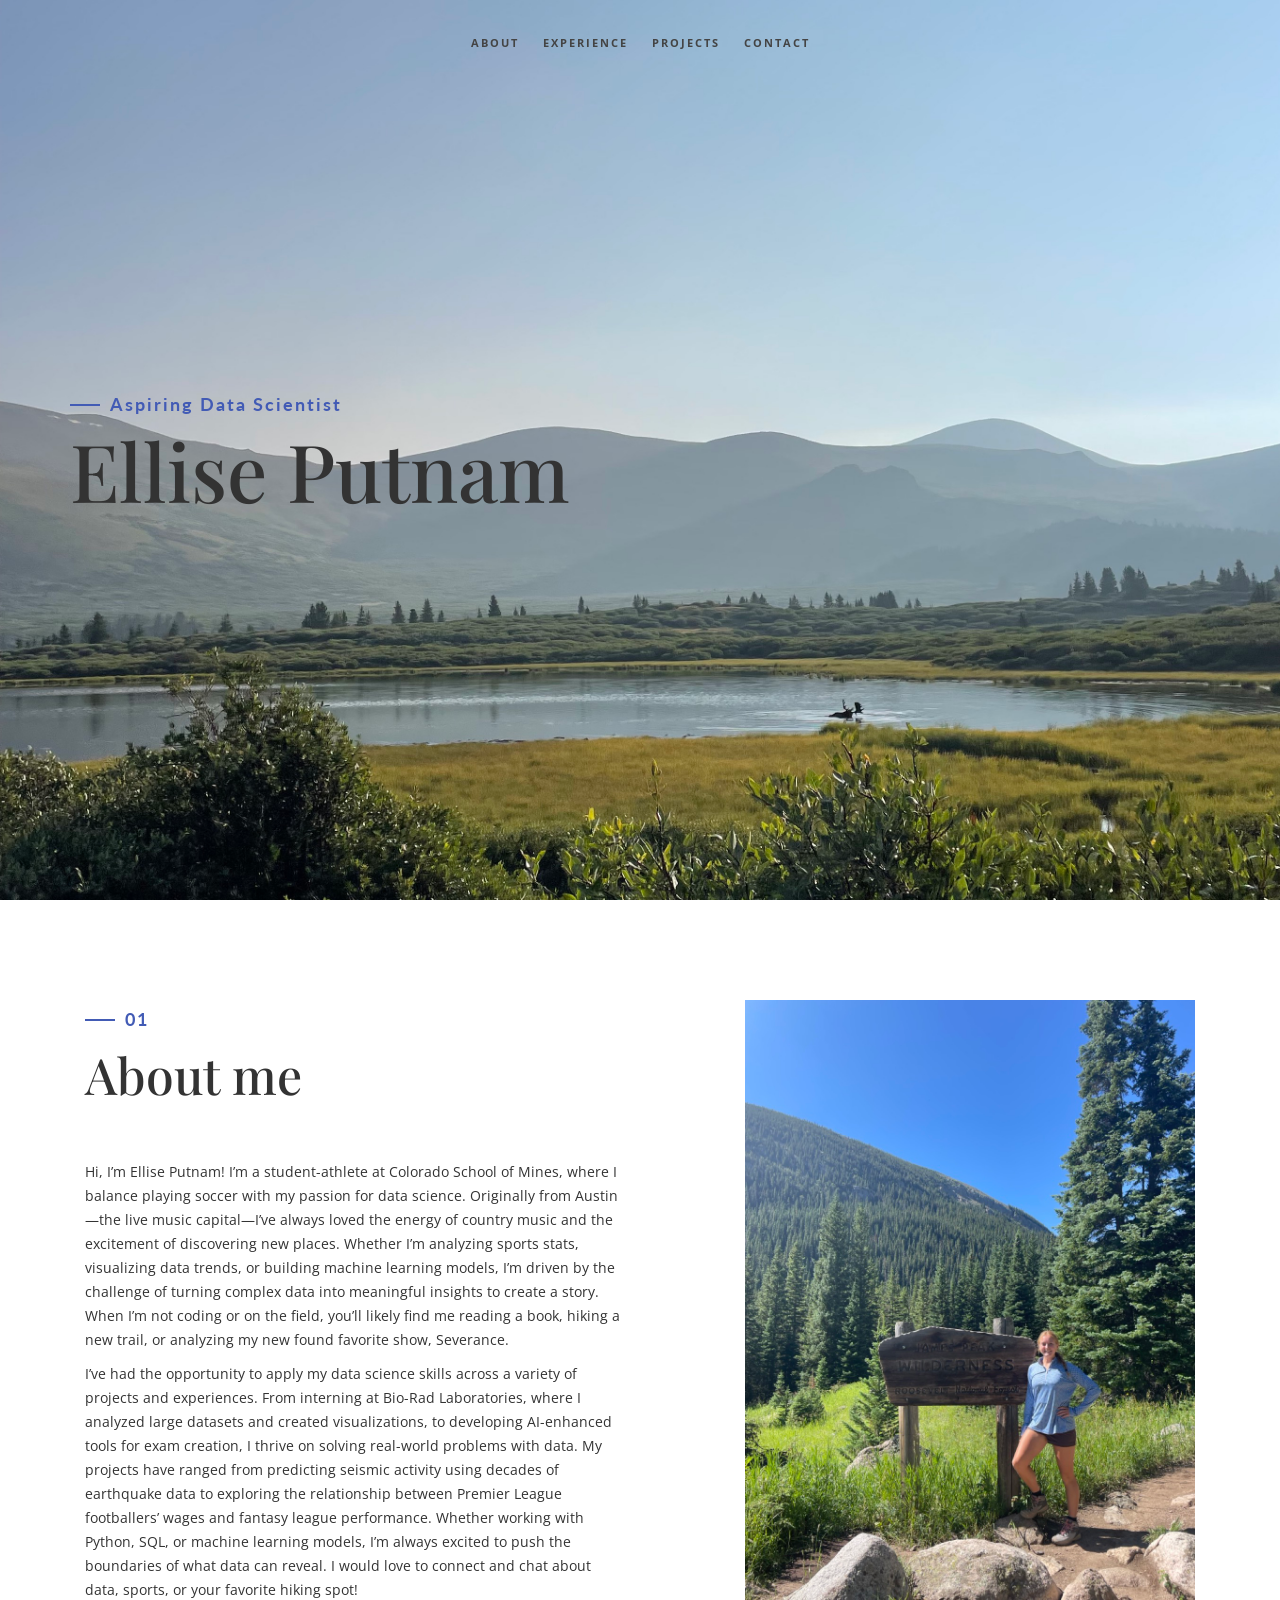
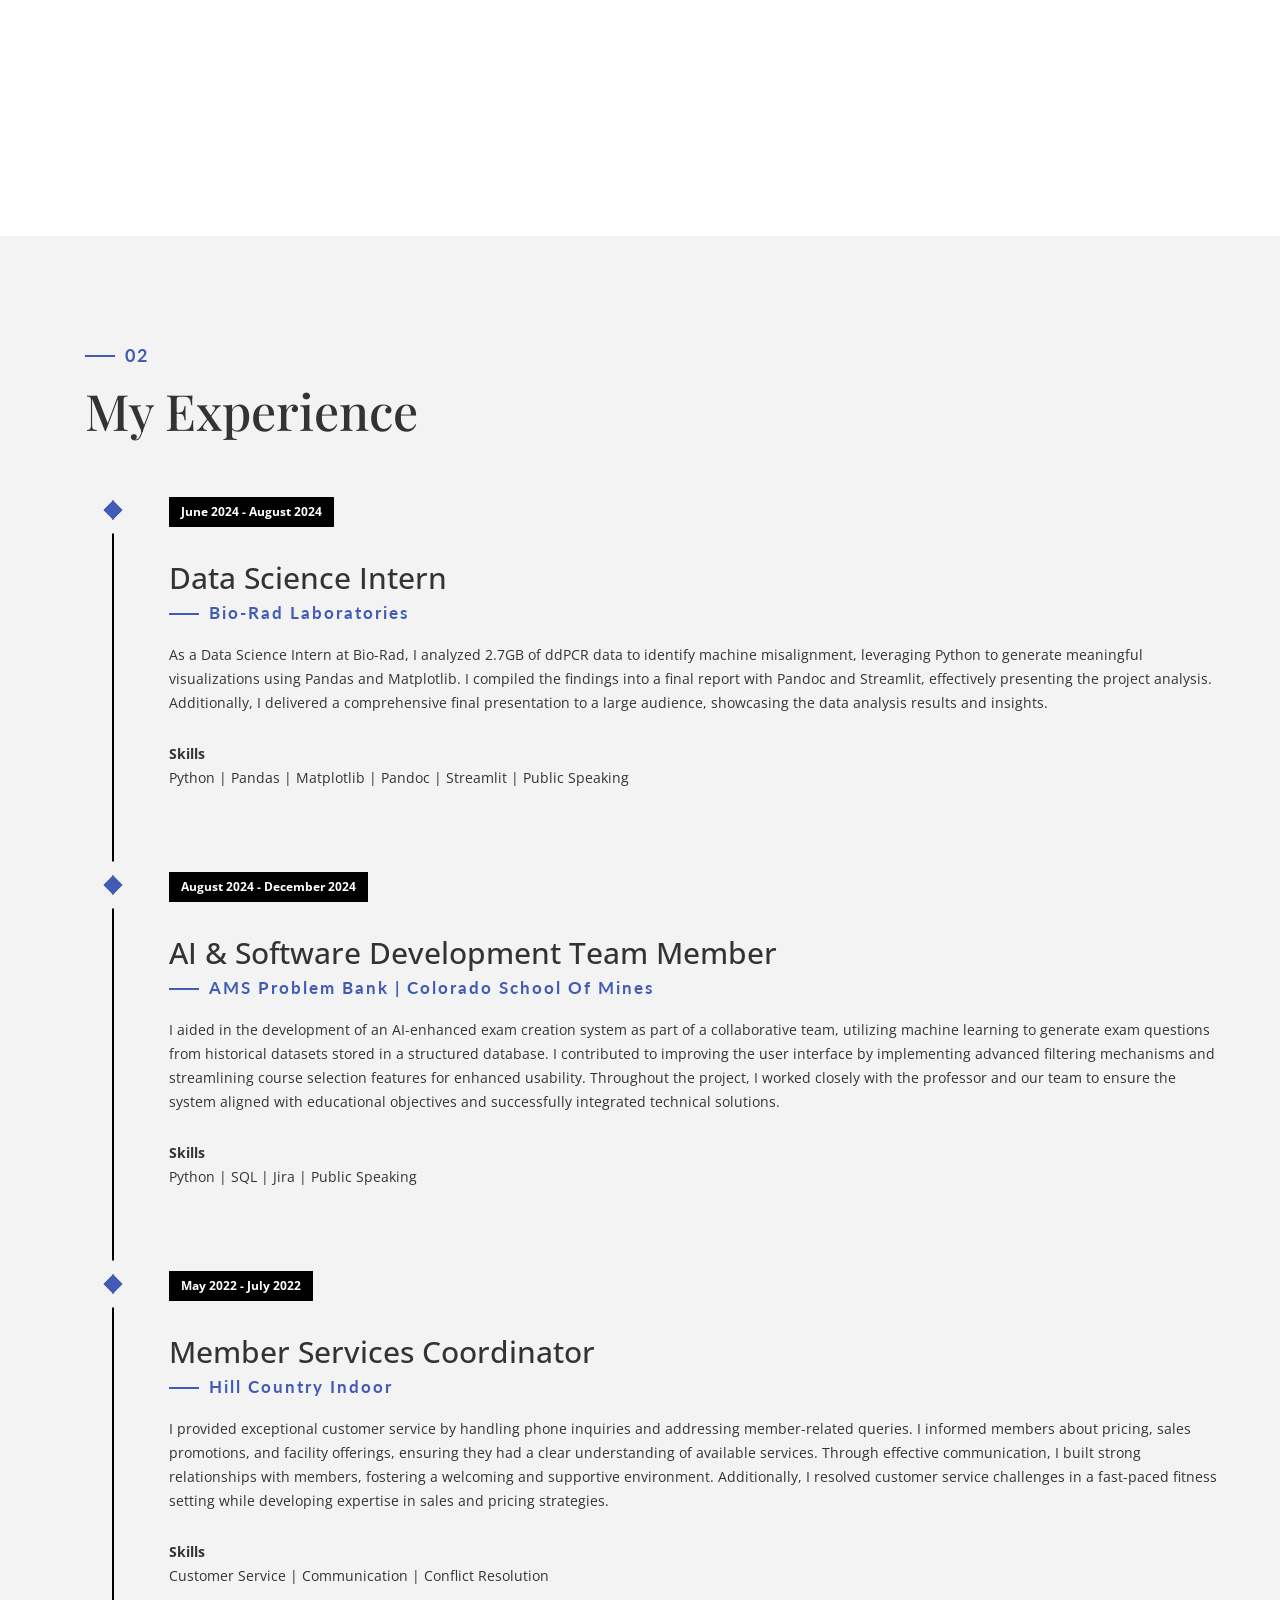
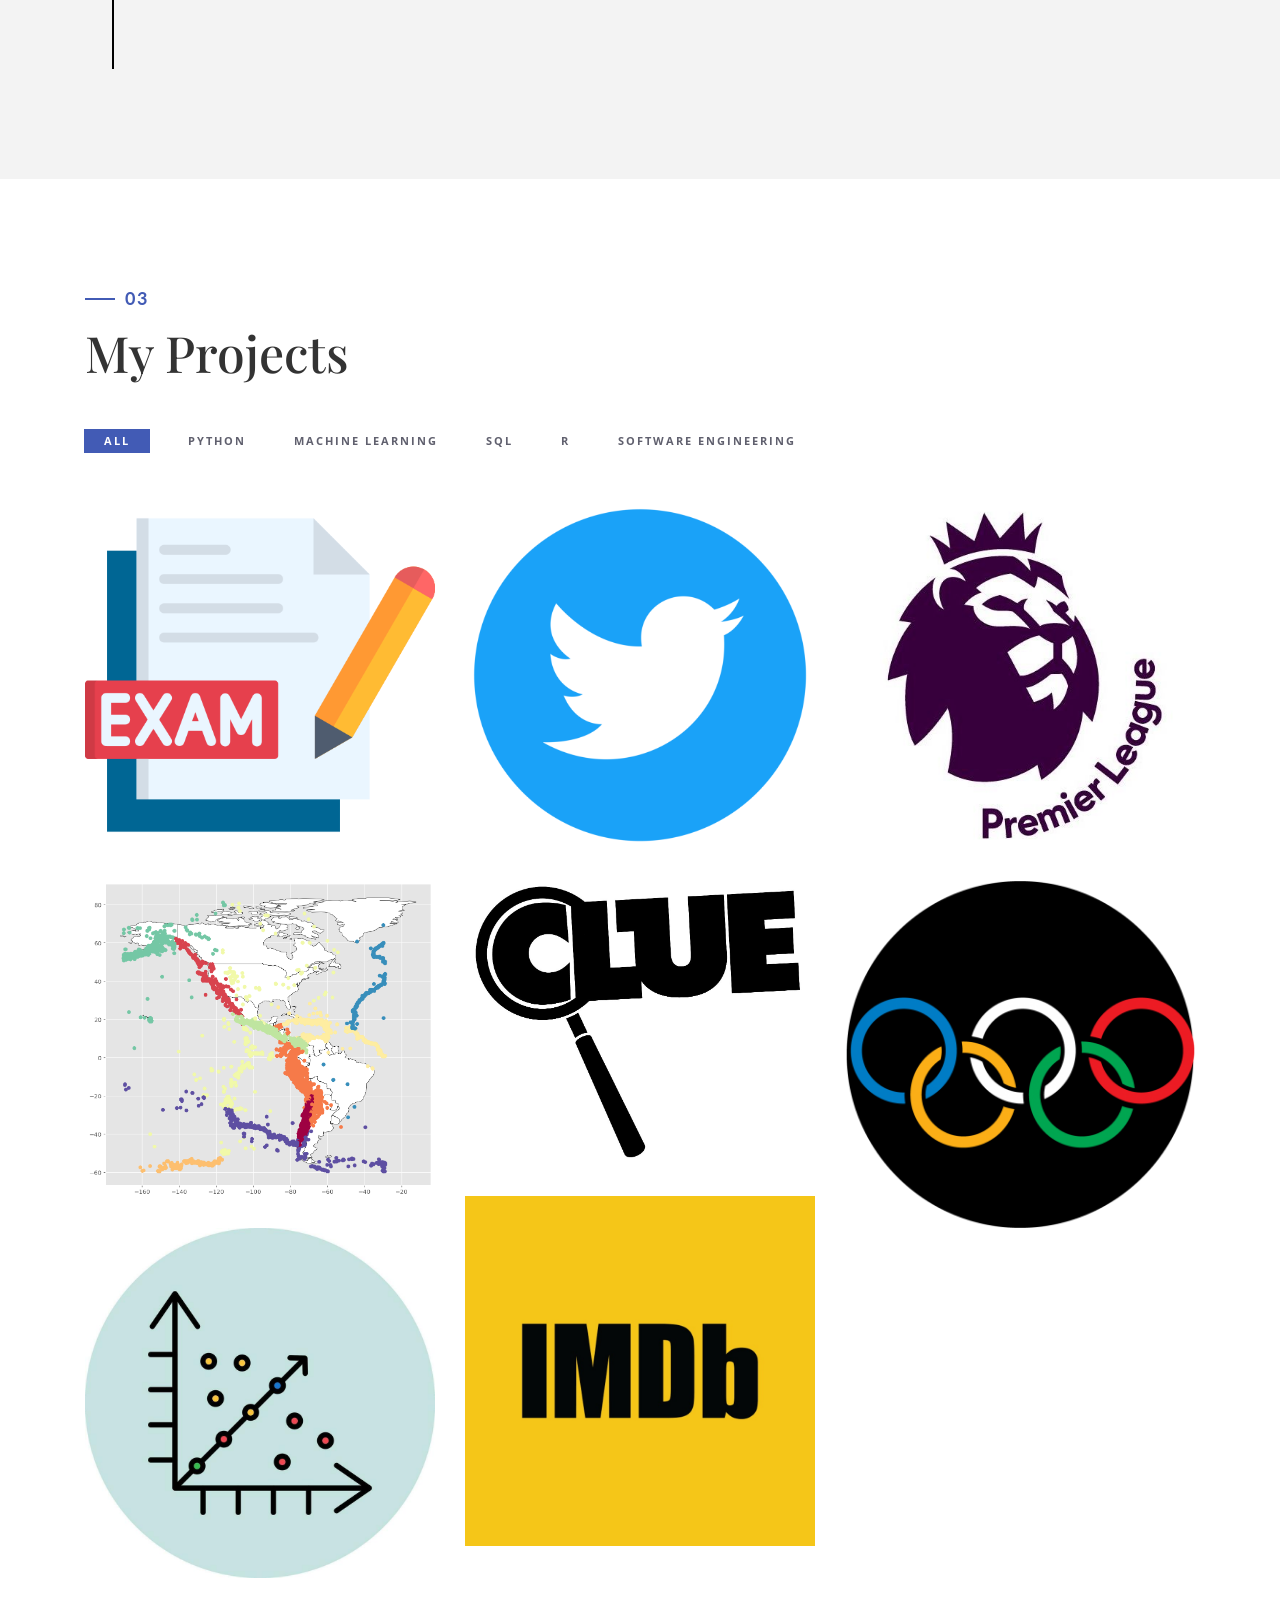
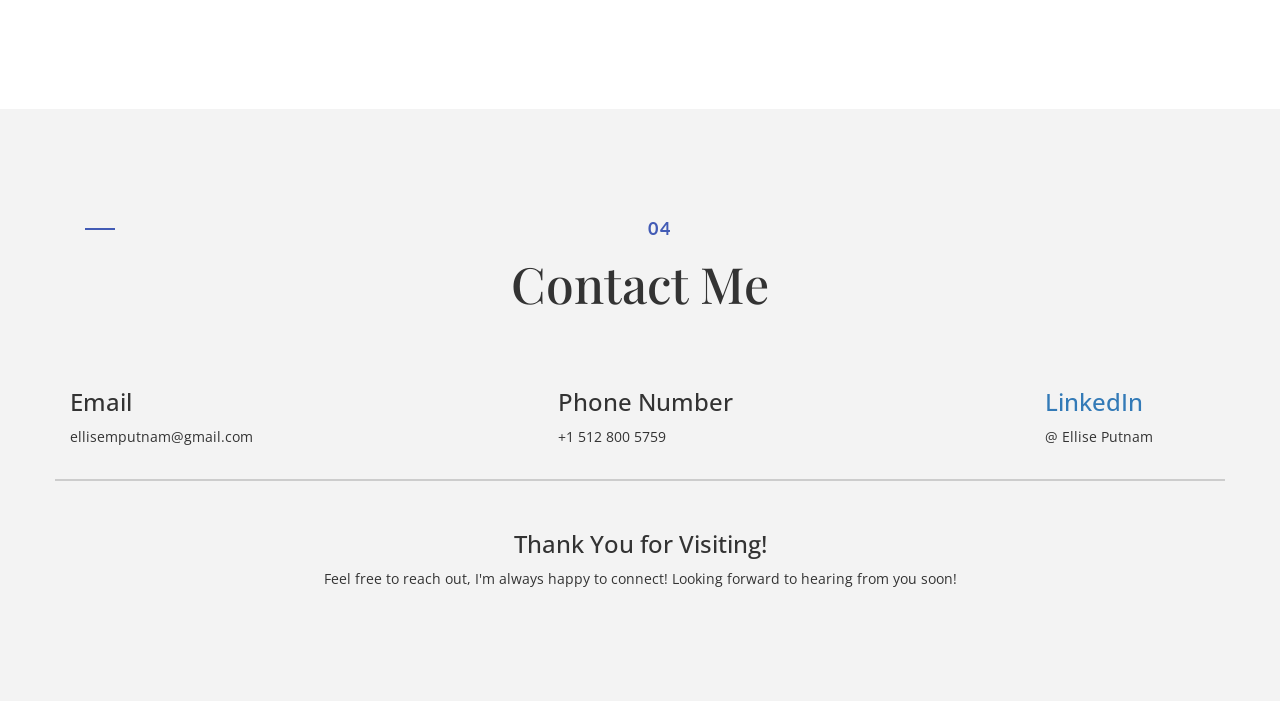
==== index.html @ b2bb4e04 "updated home photo" ====
<!DOCTYPE html>
<html lang="en">

    <head>
        <meta charset="utf-8">
        <meta http-equiv="X-UA-Compatible" content="IE=edge">
        <meta name="viewport" content="width=device-width, initial-scale=1">
        <title>Ellise Putnam</title>
    
        <!-- Bootstrap -->
        <link href="css/bootstrap.min.css" rel="stylesheet">
        
        <!-- Ionicons (Fixed Path) -->
        <link href="https://cdnjs.cloudflare.com/ajax/libs/ionicons/2.0.1/css/ionicons.min.css" rel="stylesheet">
    
        <link href="css/animate.min.css" rel="stylesheet">
        <link href="css/aos.css" rel="stylesheet">
        
        <!-- Main Style -->
        <link href="css/style.css" rel="stylesheet">
    
        <!-- HTML5 shim and Respond.js for IE8 support of HTML5 elements and media queries -->
        <!-- WARNING: Respond.js doesn't work if you view the page via file:// -->
        <!--[if lt IE 9]>
          <script src="https://oss.maxcdn.com/html5shiv/3.7.3/html5shiv.min.js"></script>
          <script src="https://oss.maxcdn.com/respond/1.4.2/respond.min.js"></script>
        <![endif]-->
    
        <!-- Move scripts to the bottom for better performance -->
        <!-- jQuery and Form Validation -->
    <script src="https://code.jquery.com/jquery-3.6.0.min.js"></script>
    <script src="https://cdn.jsdelivr.net/jquery.validation/1.19.3/jquery.validate.min.js"></script>
    <script src="https://malsup.github.io/jquery.form.js"></script>

    <!-- Your Custom Scripts -->
    <script src="js/custom.js"></script> <!-- Make sure this file exists -->
    </head>
    

<body>

    <!-- Preloader -->
    <div id="preloader">
        <div id="status">

            <div class="preloader" aria-busy="true" aria-label="Loading, please wait." role="progressbar">
            </div>

        </div>
    </div>
    <!-- ./Preloader -->
    
    <!-- header -->
    <header class="navbar-fixed-top">
        <nav>
            <ul>
                <li><a href="#about">About</a></li>
                <li><a href="#experience">experience</a></li>
                <li><a href="#projects">projects</a></li>
                <li><a href="#contact">contact</a></li>
            </ul>
        </nav>
    </header>
    <!-- ./header -->
    
    <!-- home -->
    <div class="section" id="home" data-stellar-background-ratio="0.5">
        <div class="container">
            <div class="disply-table">
                <div class="table-cell" data-aos="fade-up" data-aos-delay="0">
                    <h4>Aspiring Data Scientist</h4>
                    <h1>Ellise Putnam</h1> </div>
            </div>
        </div>
    </div>
    <!-- ./home -->
    
    <!-- about -->
    <div class="section" id="about">
        <div class="container">
            <div class="col-md-6" data-aos="fade-up">
                <h4>01</h4>
                <h1 class="size-50">About me</h1>
                <div class="h-50"></div>
                <p>Hi, I’m Ellise Putnam! I’m a student-athlete at Colorado School of Mines, where I balance playing soccer with my passion for data science. Originally from Austin—the live music capital—I’ve always loved the energy of country music and the excitement of discovering new places. 
                    Whether I’m analyzing sports stats, visualizing data trends, or building machine learning models, I’m driven by the challenge of turning complex data into meaningful insights to create a story. 
                    When I’m not coding or on the field, you’ll likely find me reading a book, hiking a new trail, or analyzing my new found favorite show, Severance.
                </p>
                <p>I’ve had the opportunity to apply my data science skills across a variety of projects and experiences. From interning at Bio-Rad Laboratories, where I analyzed large datasets and created visualizations, to developing AI-enhanced tools for exam creation, I thrive on solving real-world problems with data. My projects have ranged from predicting seismic activity using decades of earthquake data to exploring the relationship between Premier League footballers’ wages and fantasy league performance. Whether working with Python, SQL, or machine learning models, I’m always excited to push the boundaries of what data can reveal.
                    I would love to connect and chat about data, sports, or your favorite hiking spot!</p>
                <div class="h-50"></div> <img src="img/Signature.svg" width="300" alt="" />
                <div class="h-50"></div>
            </div>
            <div class="col-md-6 about-img-div">
                <!--<div class="about-border" data-aos="fade-up" data-aos-delay=".5"></div>-->
                <img src="img/about-img.jpg" width="450" class="img-responsive" alt="" align="right" data-aos="fade-right" data-aos-delay="0" />
            </div>
        </div>
    </div>
    <!-- ./about -->
    
    <!-- experience  -->
    <div class="section" id="experience">
        <div class="container">
            <div class="col-md-12">
                <h4>02</h4>
                <h1 class="size-50">My Experience</h1>
                <div class="h-50"></div>
            </div>
            <div class="col-md-12">
                <ul class="timeline">
                    <li class="timeline-event" data-aos="fade-up">
                        <label class="timeline-event-icon"></label>
                        <div class="timeline-event-copy">
                            <p class="timeline-event-thumbnail">June 2024 - August 2024</p>
                            <h2>Data Science Intern</h2>
                            <h4>Bio-Rad Laboratories</h4>
                            <p>As a Data Science Intern at Bio-Rad, I analyzed 2.7GB of ddPCR data to identify machine misalignment, leveraging Python to generate meaningful visualizations using Pandas and Matplotlib. I compiled the findings into a final report with Pandoc and Streamlit, effectively presenting the project analysis. Additionally, I delivered a comprehensive final presentation to a large audience, showcasing the data analysis results and insights.
                            <p><strong>Skills</strong>
                            <br>Python | Pandas | Matplotlib | Pandoc | Streamlit | Public Speaking</p> 
                        </div>
                    </li>
                    <li class="timeline-event" data-aos="fade-up" data-aos-delay=".2">
                        <label class="timeline-event-icon"></label>
                        <div class="timeline-event-copy">
                            <p class="timeline-event-thumbnail">August 2024 - December 2024</p>
                            <h2>AI & Software Development Team Member</h2>
                            <h4>AMS Problem Bank | Colorado School of Mines</h4>
                            <p>I aided in the development of an AI-enhanced exam creation system as part of a collaborative team, utilizing machine learning to generate exam questions from historical datasets stored in a structured database. I contributed to improving the user interface by implementing advanced filtering mechanisms and streamlining course selection features for enhanced usability. Throughout the project, I worked closely with the professor and our team to ensure the system aligned with educational objectives and successfully integrated technical solutions.</p>
                            <p><strong>Skills</strong>
                                <br>Python | SQL | Jira | Public Speaking</p> 
                        </div>
                    </li>
                    <li class="timeline-event" data-aos="fade-up" data-aos-delay=".4">
                        <label class="timeline-event-icon"></label>
                        <div class="timeline-event-copy">
                            <p class="timeline-event-thumbnail">May 2022 - July 2022</p>
                            <h2>Member Services Coordinator</h2>
                            <h4>Hill Country Indoor</h4>
                            <p>I provided exceptional customer service by handling phone inquiries and addressing member-related queries. I informed members about pricing, sales promotions, and facility offerings, ensuring they had a clear understanding of available services. Through effective communication, I built strong relationships with members, fostering a welcoming and supportive environment. Additionally, I resolved customer service challenges in a fast-paced fitness setting while developing expertise in sales and pricing strategies.</p>
                            <p><strong>Skills</strong>
                                <br>Customer Service | Communication | Conflict Resolution</p> 
                            </div>
                    </li>
                </ul>
            </div>
        </div>
    </div>
    <!-- ./experience -->
    
    <!-- projects -->
    <div class="section" id="projects">
        <div class="container">
            <div class="col-md-12">
                <h4>03</h4>
                <h1 class="size-50">My Projects</h1> 
            </div>
            <!-- main container -->
            <div class="main-container portfolio-inner clearfix">
                <!-- portfolio div -->
                <div class="portfolio-div">
                    <div class="portfolio">
                        <!-- portfolio_filter -->
                        <div class="categories-grid wow fadeInLeft">
                            <nav class="categories">
                                <ul class="portfolio_filter">
                                    <li><a href="" class="active" data-filter="*">All</a></li>
                                    <li><a href="" data-filter=".Python">Python</a></li>
                                    <li><a href="" data-filter=".Machine-Learning">Machine Learning</a></li>
                                    <li><a href="" data-filter=".SQL">SQL</a></li>
                                    <li><a href="" data-filter=".R">R</a></li>
                                    <li><a href="" data-filter=".Software-Engineering">Software Engineering</a></li>
                                </ul>
                            </nav>
                        </div>
                        <!-- portfolio_filter -->
                        
                        <!-- portfolio_container -->
                        <div class="no-padding portfolio_container clearfix" data-aos="fade-up">
                            <!-- AMS Problem Bank -->
                            <div class="col-md-4 col-sm-6 Python Software-Engineering">
                                <a id="demo01" href="#AMS-Modal" class="portfolio_item">
                                    <img src="img/portfolio/exam.png" alt="image" class="img-responsive" />
                                    <div class="portfolio_item_hover">
                                        <div class="portfolio-border clearfix">
                                            <div class="item_info">
                                                <span>AMS Problem Bank</span>
                                                <em>Python / Software Engineering</em>
                                            </div>
                                        </div>
                                    </div>
                                </a>
                            </div>
                            <!-- End AMS Problem Bank -->
                            
                            <!-- NLP with Disaster Tweets -->
                            <div class="col-md-4 col-sm-6 Python Machine-Learning">
                                <a id="demo02" href="#NLP-Modal" class="portfolio_item">
                                    <img src="img/portfolio/twitter.webp" alt="image" class="img-responsive" />
                                    <div class="portfolio_item_hover">
                                        <div class="portfolio-border clearfix">
                                            <div class="item_info">
                                                <span>NLP with Disaster Tweets</span>
                                                <em>Python / Machine Learning</em>
                                            </div>
                                        </div>
                                    </div>
                                </a>
                            </div>
                            <!-- NLP with Disaster Tweets -->
                            
                            <!-- Fantasy Football Points and Wages -->
                            <div class="col-md-4 col-sm-6 SQL">
                                <a id="demo03" href="#Fantasy-Modal" class="portfolio_item">
                                    <img src="img/portfolio/epl.jpg" alt="image" class="img-responsive" />
                                    <div class="portfolio_item_hover">
                                        <div class="portfolio-border clearfix">
                                            <div class="item_info">
                                                <span>Fantasy Football Points and Wages</span>
                                                <em>SQL</em>
                                            </div>
                                        </div>
                                    </div>
                                </a>
                            </div>
                            <!-- End Fantasy Football Points and Wages -->

                            <!-- Earthquake Prediction -->
                            <div class="col-md-4 col-sm-6 Python Machine-Learning">
                                <a id="demo04" href="#Earthquake-Modal" class="portfolio_item">
                                    <img src="img/portfolio/MAP.png" alt="image" class="img-responsive" />
                                    <div class="portfolio_item_hover">
                                        <div class="portfolio-border clearfix">
                                            <div class="item_info">
                                                <span>Earthquake Prediction</span>
                                                <em>Python / Machine Learning</em>
                                            </div>
                                        </div>
                                    </div>
                                </a>
                            </div>
                            <!-- End Earthquake Prediction -->

                            <!-- Clue Game -->
                            <div class="col-md-4 col-sm-6 Software-Engineering Java">
                                <a id="demo05" href="#Clue-Modal" class="portfolio_item">
                                    <img src="img/portfolio/clue.jpg" alt="image" class="img-responsive" />
                                    <div class="portfolio_item_hover">
                                        <div class="portfolio-border clearfix">
                                            <div class="item_info">
                                                <span>Clue Game</span>
                                                <em>Software Engineering / Java</em>
                                            </div>
                                        </div>
                                    </div>
                                </a>
                            </div>
                            <!-- End Clue Game -->

                            <!-- Olympics -->
                            <div class="col-md-4 col-sm-6 SQL">
                                <a id="demo06" href="#Olympics-Modal" class="portfolio_item">
                                    <img src="img/portfolio/olympics.png" alt="image" class="img-responsive" />
                                    <div class="portfolio_item_hover">
                                        <div class="portfolio-border clearfix">
                                            <div class="item_info">
                                                <span>120 Years of Olympic Data</span>
                                                <em>SQL</em>
                                            </div>
                                        </div>
                                    </div>
                                </a>
                            </div>
                            <!-- End Olympics -->

                            <!-- IMDB -->
                            <div class="col-md-4 col-sm-6 Python Machine-Learning">
                                <a id="demo07" href="#IMDB-Modal" class="portfolio_item">
                                    <img src="img/portfolio/imdb.jpg" alt="image" class="img-responsive" />
                                    <div class="portfolio_item_hover">
                                        <div class="portfolio-border clearfix">
                                            <div class="item_info">
                                                <span>Movie Review Sentiment Classifier</span>
                                                <em>Python / Machine Learning</em>
                                            </div>
                                        </div>
                                    </div>
                                </a>
                            </div>
                            <!-- End IMDB -->

                            <!-- MLR -->
                            <div class="col-md-4 col-sm-6 R">
                                <a id="demo08" href="#MLR-Modal" class="portfolio_item">
                                    <img src="img/portfolio/MLR.jpg" alt="image" class="img-responsive" />
                                    <div class="portfolio_item_hover">
                                        <div class="portfolio-border clearfix">
                                            <div class="item_info">
                                                <span>MLR with Cars</span>
                                                <em>R</em>
                                            </div>
                                        </div>
                                    </div>
                                </a>
                            </div>
                            <!-- End MLR -->
                            
                            
                        </div>
                        <!-- end portfolio_container -->
                    </div>
                    <!-- portfolio -->
                </div>
                <!-- end portfolio div -->
            </div>
            <!-- end main container -->
        </div>
    </div>
    <!-- ./projects -->
    
    <!-- contact -->
<div class="section" id="contact">
    <div class="container">
        <div class="col-md-12 text-center">
            <h4>04</h4>
            <h1 class="size-50">Contact Me</h1>
            <div class="h-50"></div>
        </div>
        <div class="row justify-content-center">
            <!-- Contact Info and Social Links -->
            
            <div class="col-md-5" data-aos="fade-up">
                <div class="contact-info">
                    <h3><i class="ion-ios-email"></i> Email</h3>
                    <p>ellisemputnam@gmail.com</p>
                </div>
            </div>

            <div class="col-md-5" data-aos="fade-up">
                <div class="contact-info">
                    <h3><i class="ion-ios-telephone"></i> Phone Number</h3>
                    <p>+1 512 800 5759</p>
                </div>
            </div>

           <!-- Social Links Section -->
            <div class="col-md-2" data-aos="fade-up">
                <div class="social-links">
                    <h3><a href="https://www.linkedin.com/in/ellise-putnam-2a43b3228/" target="_blank"><i class="ion-social-linkedin"></i> LinkedIn</a></h3>
                    
                    <p>@ Ellise Putnam</p>
                </div>
            </div>

            <div class="clearfix"></div>
            <div class="h-40"></div>

            
        <!-- Divider -->
        <div class="col-md-12" style="border-top: 2px solid #ccc; margin-top: 20px;"></div>
        <div class="clearfix"></div>
            <div class="h-40"></div>

        <!-- Farewell Message -->
        <div class="farewell-message text-center" style="margin-top: 50px;">
            <h3>Thank You for Visiting!</h3>
            <p>Feel free to reach out, I'm always happy to connect! Looking forward to hearing from you soon!</p>
        </div>
    </div>
</div>
<!-- ./contact -->




    <!--DEMO01-->
    <div id="AMS-Modal" class="animated-modal">
        <!--THIS IS IMPORTANT! to close the modal, the class name has to match the name given on the ID -->
        <div class="close-animatedModal close-popup-modal"> <i class="ion-close-round"></i> </div>
        <div class="btn-close-modal">&times;</div>
        <div class="clearfix"></div>
        <div class="modal-content">
            <div class="container">
                <div class="portfolio-padding">
                    <div class="col-md-8 col-md-offset-2">
                        <h2>AMS Problem Bank</h2>
                        <h4>Advanced Software Engineering</h4>
                        <h5>Fall 2024</h5>
                        <div class="h-50"></div>
                        <p>During my Advanced Software Engineering course, my team and I developed an AI-enhanced exam creation system for the AMS Problem Bank. We utilized machine learning to generate questions from historical datasets stored in a structured database, making exam creation more efficient and data-driven. I contributed to improving the user interface by implementing advanced filtering mechanisms and streamlining course selection features for a more seamless experience. Throughout the project, we worked closely with academic stakeholders to ensure our technical solutions aligned with educational objectives, ultimately enhancing the usability and impact of the system.
                        </p>
                        <br />
                        <br /> <img src="img/portfolio/exam.png" alt="" class="img-responsive" />
                        <br />
                        <br />
                        <p>Appropriately maintain standards compliant total linkage with cutting-edge action items. Enthusiastically create seamless synergy rather than excellent value. Quickly promote premium strategic theme areas vis-a-vis.</p>
                        <p>Appropriately maintain standards compliant total linkage with cutting-edge action items. Enthusiastically create seamless synergy rather than excellent value.</p>
                        <br />
                        <br /> </div>
                </div>
            </div>
        </div>
    </div>

    <!--DEMO02-->
    <div id="NLP-Modal" class="animated-modal">
        <!--THIS IS IMPORTANT! to close the modal, the class name has to match the name given on the ID -->
        <div class="close-animatedModal close-popup-modal"> <i class="ion-close-round"></i> </div>
        <div class="btn-close-modal">&times;</div>
        <div class="clearfix"></div>
        <div class="modal-content">
            <div class="container">
                <div class="portfolio-padding">
                    <div class="col-md-8 col-md-offset-2">
                        <h2>NLP with Disaster Tweets</h2>
                        <h4>Advanced Machine Learning</h4>
                        <h5>Spring 2024</h5>
                        <div class="h-50"></div>
                        <p>Appropriately maintain standards compliant total linkage with cutting-edge action items. Enthusiastically create seamless synergy rather than excellent value. Quickly promote premium strategic theme areas vis-a-vis.</p>
                        <p>Appropriately maintain standards compliant total linkage with cutting-edge action items. Enthusiastically create seamless synergy rather than excellent value.</p>
                        <br />
                        <br /> <img src="img/portfolio/twitter.webp" alt="" class="img-responsive" />
                        <br />
                        <br />
                        <p>Appropriately maintain standards compliant total linkage with cutting-edge action items. Enthusiastically create seamless synergy rather than excellent value. Quickly promote premium strategic theme areas vis-a-vis.</p>
                        <p>Appropriately maintain standards compliant total linkage with cutting-edge action items. Enthusiastically create seamless synergy rather than excellent value.</p>
                        <br />
                        <br /> </div>
                </div>
            </div>
        </div>
    </div>

    <!--DEMO03-->
    <div id="Fantasy-Modal" class="animated-modal">
        <!--THIS IS IMPORTANT! to close the modal, the class name has to match the name given on the ID -->
        <div class="close-animatedModal close-popup-modal"> <i class="ion-close-round"></i> </div>
        <div class="btn-close-modal">&times;</div>
        <div class="clearfix"></div>
        <div class="modal-content">
            <div class="container">
                <div class="portfolio-padding">
                    <div class="col-md-8 col-md-offset-2">
                        <h2>Fantasy Football Points and Wages</h2>
                        <h4>Database Management</h4>
                        <h5>Fall 2023</h5>
                        <div class="h-50"></div>
                        <p>Appropriately maintain standards compliant total linkage with cutting-edge action items. Enthusiastically create seamless synergy rather than excellent value. Quickly promote premium strategic theme areas vis-a-vis.</p>
                        <p>Appropriately maintain standards compliant total linkage with cutting-edge action items. Enthusiastically create seamless synergy rather than excellent value.</p>
                        <br />
                        <br /> <img src="img/portfolio/epl.jpg" alt="" class="img-responsive" />
                        <br />
                        <br />
                        <p>Appropriately maintain standards compliant total linkage with cutting-edge action items. Enthusiastically create seamless synergy rather than excellent value. Quickly promote premium strategic theme areas vis-a-vis.</p>
                        <p>Appropriately maintain standards compliant total linkage with cutting-edge action items. Enthusiastically create seamless synergy rather than excellent value.</p>
                        <br />
                        <br /> </div>
                </div>
            </div>
        </div>
    </div>

    <!--DEMO04-->
    <div id="Earthquake-Modal" class="animated-modal">
        <!--THIS IS IMPORTANT! to close the modal, the class name has to match the name given on the ID -->
        <div class="close-animatedModal close-popup-modal"> <i class="ion-close-round"></i> </div>
        <div class="btn-close-modal">&times;</div>
        <div class="clearfix"></div>
        <div class="modal-content">
            <div class="container">
                <div class="portfolio-padding">
                    <div class="col-md-8 col-md-offset-2">
                        <h2>Earthquake Prediction</h2>
                        <h4>Introduction to Data Science</h4>
                        <h5>Spring 2023</h5>
                        <div class="h-50"></div>
                        <p>Appropriately maintain standards compliant total linkage with cutting-edge action items. Enthusiastically create seamless synergy rather than excellent value. Quickly promote premium strategic theme areas vis-a-vis.</p>
                        <p>Appropriately maintain standards compliant total linkage with cutting-edge action items. Enthusiastically create seamless synergy rather than excellent value.</p>
                        <br />
                        <br /> <img src="img/portfolio/MAP.jpg" alt="" class="img-responsive" />
                        <br />
                        <br />
                        <p>Appropriately maintain standards compliant total linkage with cutting-edge action items. Enthusiastically create seamless synergy rather than excellent value. Quickly promote premium strategic theme areas vis-a-vis.</p>
                        <p>Appropriately maintain standards compliant total linkage with cutting-edge action items. Enthusiastically create seamless synergy rather than excellent value.</p>
                        <br />
                        <br /> </div>
                </div>
            </div>
        </div>
    </div>

    <!--DEMO05-->
    <div id="Clue-Modal" class="animated-modal">
        <!--THIS IS IMPORTANT! to close the modal, the class name has to match the name given on the ID -->
        <div class="close-animatedModal close-popup-modal"> <i class="ion-close-round"></i> </div>
        <div class="btn-close-modal">&times;</div>
        <div class="clearfix"></div>
        <div class="modal-content">
            <div class="container">
                <div class="portfolio-padding">
                    <div class="col-md-8 col-md-offset-2">
                        <h2>Clue Game</h2>
                        <h4>Software Engineering</h4>
                        <h5>Fall 2023</h5>
                        <div class="h-50"></div>
                        <p>Appropriately maintain standards compliant total linkage with cutting-edge action items. Enthusiastically create seamless synergy rather than excellent value. Quickly promote premium strategic theme areas vis-a-vis.</p>
                        <p>Appropriately maintain standards compliant total linkage with cutting-edge action items. Enthusiastically create seamless synergy rather than excellent value.</p>
                        <br />
                        <br /> <img src="img/portfolio/clue.jpg" alt="" class="img-responsive" />
                        <br />
                        <br />
                        <p>Appropriately maintain standards compliant total linkage with cutting-edge action items. Enthusiastically create seamless synergy rather than excellent value. Quickly promote premium strategic theme areas vis-a-vis.</p>
                        <p>Appropriately maintain standards compliant total linkage with cutting-edge action items. Enthusiastically create seamless synergy rather than excellent value.</p>
                        <br />
                        <br /> </div>
                </div>
            </div>
        </div>
    </div>

    <!--DEMO06-->
    <div id="Olympics-Modal" class="animated-modal">
        <!--THIS IS IMPORTANT! to close the modal, the class name has to match the name given on the ID -->
        <div class="close-animatedModal close-popup-modal"> <i class="ion-close-round"></i> </div>
        <div class="btn-close-modal">&times;</div>
        <div class="clearfix"></div>
        <div class="modal-content">
            <div class="container">
                <div class="portfolio-padding">
                    <div class="col-md-8 col-md-offset-2">
                        <h2>120 Years of Olympic Data</h2>
                        <h4>Database Management</h4>
                        <h5>Fall 2023</h5>
                        <div class="h-50"></div>
                        <p>Appropriately maintain standards compliant total linkage with cutting-edge action items. Enthusiastically create seamless synergy rather than excellent value. Quickly promote premium strategic theme areas vis-a-vis.</p>
                        <p>Appropriately maintain standards compliant total linkage with cutting-edge action items. Enthusiastically create seamless synergy rather than excellent value.</p>
                        <br />
                        <br /> <img src="img/portfolio/olympics.png" alt="" class="img-responsive" />
                        <br />
                        <br />
                        <p>Appropriately maintain standards compliant total linkage with cutting-edge action items. Enthusiastically create seamless synergy rather than excellent value. Quickly promote premium strategic theme areas vis-a-vis.</p>
                        <p>Appropriately maintain standards compliant total linkage with cutting-edge action items. Enthusiastically create seamless synergy rather than excellent value.</p>
                        <br />
                        <br /> </div>
                </div>
            </div>
        </div>
    </div>

    <!--DEMO07-->
    <div id="IMDB-Modal" class="animated-modal">
        <!--THIS IS IMPORTANT! to close the modal, the class name has to match the name given on the ID -->
        <div class="close-animatedModal close-popup-modal"> <i class="ion-close-round"></i> </div>
        <div class="btn-close-modal">&times;</div>
        <div class="clearfix"></div>
        <div class="modal-content">
            <div class="container">
                <div class="portfolio-padding">
                    <div class="col-md-8 col-md-offset-2">
                        <h2>Movie Review Sentiment Classifier</h2>
                        <h4>Advanced Machine Learning</h4>
                        <h5>Fall 2024</h5>
                        <div class="h-50"></div>
                        <p>Appropriately maintain standards compliant total linkage with cutting-edge action items. Enthusiastically create seamless synergy rather than excellent value. Quickly promote premium strategic theme areas vis-a-vis.</p>
                        <p>Appropriately maintain standards compliant total linkage with cutting-edge action items. Enthusiastically create seamless synergy rather than excellent value.</p>
                        <br />
                        <br /> <img src="img/portfolio/imdb.jpg" alt="" class="img-responsive" />
                        <br />
                        <br />
                        <p>Appropriately maintain standards compliant total linkage with cutting-edge action items. Enthusiastically create seamless synergy rather than excellent value. Quickly promote premium strategic theme areas vis-a-vis.</p>
                        <p>Appropriately maintain standards compliant total linkage with cutting-edge action items. Enthusiastically create seamless synergy rather than excellent value.</p>
                        <br />
                        <br /> </div>
                </div>
            </div>
        </div>
    </div>

    <!--DEMO08-->
    <div id="MLR-Modal" class="animated-modal">
        <!--THIS IS IMPORTANT! to close the modal, the class name has to match the name given on the ID -->
        <div class="close-animatedModal close-popup-modal"> <i class="ion-close-round"></i> </div>
        <div class="btn-close-modal">&times;</div>
        <div class="clearfix"></div>
        <div class="modal-content">
            <div class="container">
                <div class="portfolio-padding">
                    <div class="col-md-8 col-md-offset-2">
                        <h2>MLR with Cars</h2>
                        <h4>Introduction to Statistical Modeling</h4>
                        <h5>Spring 2023</h5>
                        <div class="h-50"></div>
                        <p>Appropriately maintain standards compliant total linkage with cutting-edge action items. Enthusiastically create seamless synergy rather than excellent value. Quickly promote premium strategic theme areas vis-a-vis.</p>
                        <p>Appropriately maintain standards compliant total linkage with cutting-edge action items. Enthusiastically create seamless synergy rather than excellent value.</p>
                        <br />
                        <br /> <img src="img/portfolio/MLR.jpg" alt="" class="img-responsive" />
                        <br />
                        <br />
                        <p>Appropriately maintain standards compliant total linkage with cutting-edge action items. Enthusiastically create seamless synergy rather than excellent value. Quickly promote premium strategic theme areas vis-a-vis.</p>
                        <p>Appropriately maintain standards compliant total linkage with cutting-edge action items. Enthusiastically create seamless synergy rather than excellent value.</p>
                        <br />
                        <br /> </div>
                </div>
            </div>
        </div>
    </div>


    <!-- jQuery -->
    <script src="js/jquery.js"></script>
    <!--  plugins  -->
    <script src="js/bootstrap.min.js"></script>
    <script src="js/plugins.js"></script>
    <script src="js/aos.js"></script>
    <script src="js/jquery.form.js"></script>
    <script src="js/jquery.validate.min.js"></script>

    <!--  main script  -->
    <script src="js/custom.js"></script>
</body>

</html>
---- css/style.css ----
/*
* Resume template
* Created by : Ahmed Essa
* website : www.ahmedessa.net
*/


/* Table of Content
==================================================
	- Google fonts & font family -
	- typography -
	- General -
    - Preloader -
	- Header -
    - home section -
    - About section -
    - experience section -
    - projects section -
    - Contact section -
    - Responsive media queries -
*/


/* Google fonts & font family
==================================================*/

@import 'https://fonts.googleapis.com/css?family=Lato:100,100i,300,300i,400,400i,700,700i,900,900i|Open+Sans:300,300i,400,400i,600,600i,700,700i,800,800i|Playfair+Display:400,400i,700,700i,900,900i';

/*
font-family: 'Playfair Display', serif;
font-family: 'Lato', sans-serif;
font-family: 'Open Sans', sans-serif;
*/


/* typography
==================================================*/

h1 {
    font-family: 'Playfair Display', serif;
    font-size: 80px;
    line-height: 70px;
}

h4 {
    font-family: 'Lato', sans-serif;
    text-transform: capitalize;
    letter-spacing: 2px;
    position: relative;
    color: #425BB5;
    margin-left: 40px;
    font-weight: 700;
}

h4:before {
    position: absolute;
    width: 30px;
    left: -40px;
    content: "";
    display: block;
    height: 2px;
    background: #425BB5;
    top: 9px;
}


/* General
==================================================*/

body {
    font-family: 'Open Sans', sans-serif;
    font-size: 14px;
    line-height: 24px;
}

.size-50 {
    font-size: 50px;
    line-height: 50px
}

.h-50 {
    height: 50px;
}


/* preloader
==================================================*/

#preloader {
    position: fixed;
    top: 0;
    left: 0;
    right: 0;
    bottom: 0;
    background-color: #fff;
    z-index: 10000
}

#status,
.preloader {
    top: 50%;
    left: 50%;
    position: absolute
}

#status {
    width: 100px;
    height: 100px;
    background-repeat: no-repeat;
    background-position: center;
    margin: -50px 0 0 -50px
}

.preloader {
    height: 40px;
    width: 40px;
    margin-top: -20px;
    margin-left: -20px
}

.preloader:before {
    content: "";
    display: block;
    position: absolute;
    left: -1px;
    top: -1px;
    height: 100%;
    width: 100%;
    -webkit-animation: rotation 1s linear infinite;
    animation: rotation 1s linear infinite;
    border: 2px solid #425BB5;
    border-top: 2px solid transparent;
    border-radius: 100%
}

.preloader>.icon {
    position: absolute;
    top: 50%;
    left: 50%;
    height: 25px;
    width: 10.6px;
    margin-top: -12.5px;
    margin-left: -5.3px;
    -webkit-animation: wink 1s ease-in-out infinite alternate;
    animation: wink 1s ease-in-out infinite alternate
}

@media only screen and (min-width:768px) {
    .preloader {
        height: 60px;
        width: 60px;
        margin-top: -30px;
        margin-left: -30px
    }
    .preloader:before {
        left: -2px;
        top: -2px;
        border-width: 2px
    }
    .preloader>.icon {
        height: 37.5px;
        width: 15.9px;
        margin-top: -18.75px;
        margin-left: -7.95px
    }
}

@media only screen and (min-width:1200px) {
    .preloader {
        height: 60px;
        width: 60px;
        margin-top: -30px;
        margin-left: -30px
    }
    .preloader>.icon {
        height: 50px;
        width: 21.2px;
        margin-top: -25px;
        margin-left: -10.6px
    }
}

@-webkit-keyframes rotation {
    from {
        -webkit-transform: rotate(0);
        transform: rotate(0)
    }
    to {
        -webkit-transform: rotate(359deg);
        transform: rotate(359deg)
    }
}

@keyframes rotation {
    from {
        -webkit-transform: rotate(0);
        transform: rotate(0)
    }
    to {
        -webkit-transform: rotate(359deg);
        transform: rotate(359deg)
    }
}

@-webkit-keyframes wink {
    from {
        opacity: 0
    }
    to {
        opacity: 1
    }
}

@keyframes wink {
    from {
        opacity: 0
    }
    to {
        opacity: 1
    }
}


/* Header
==================================================*/

header {
    text-align: center;
    -webkit-transition: all .5s;
    transition: all .5s;
    height: 65px;
}

nav ul {
    display: inline-block;
    padding-left: 0;
    list-style: none;
    padding: 20px;
    margin-bottom: 0;
    -webkit-transition: all .5s;
    transition: all .5s;
}

nav li {
    display: inline-block;
    margin: 10px;
}

nav li a {
    text-transform: uppercase;
    letter-spacing: 2px;
    color: #444;
    font-size: 11px;
    font-weight: bold;
}

.bg-nav {
    background: #fff;
    border-bottom: 1px solid #f3f3f3
}

.bg-nav ul {
    padding: 10px;
}

a:focus {
    color: #444;
    text-decoration: none;
}

a:hover {
    color: #425BB5;
    text-decoration: none;
}

a.active {
    color: #425BB5;
}


/* home section
==================================================*/

#home {
    background: url(../img/intro2.jpeg);
    background-size: cover;
    height: 100vh;
}

.table-cell {
    display: table-cell;
    vertical-align: middle;
}

.disply-table {
    display: table;
    height: 100vh;
}


/* about section
==================================================*/

#about {
    padding: 100px 0;
}

.about-img-div img {
    margin: 0 auto;
}

.about-border {
    position: absolute;
    border: 10px solid #425BB5;
    width: 400px;
    height: 400px;
    top: 40px;
    left: 50px;
    z-index: 1
}


/* experience section
==================================================*/

#experience {
    padding: 100px 0;
    background: #f3f3f3
}

.experience-row {
    padding: 20px 0;
    border-bottom: 1px solid #ddd;
}

.experience-row h3 {
    font-family: 'Lato', sans-serif;
    text-transform: capitalize;
    letter-spacing: 2px;
    color: #425BB5;
    font-size: 16px;
    font-weight: bold
}

.experience-row p {
    color: #888;
    margin-top: 20px;
    font-size: 15px;
}

.experience-row .date {
    color: #000;
    font-size: 17px;
}

.timeline {
    padding-left: 0;
    list-style: none;
    position: relative;
}

.timeline:before {
    background-color: black;
    content: '';
    margin-left: -1px;
    position: absolute;
    top: 0;
    left: 2em;
    width: 2px;
    height: 100%;
}

.timeline-event {
    position: relative;
}

.timeline-event:hover .timeline-event-icon {
    -webkit-transform: rotate(-45deg);
    transform: rotate(-45deg);
    background-color: #425BB5;
}

.timeline-event:hover .timeline-event-thumbnail {
    box-shadow: inset 40em 0 0 0 #425BB5;
}

.timeline-event-copy {
    padding: 2em;
    position: relative;
    top: -1.875em;
    left: 4em;
    width: 100%;
}

.timeline-event-copy h3 {
    font-size: 1.75em;
}

.timeline-event-copy h4 {
    font-size: 1.2em;
    margin-bottom: 1.2em;
}

.timeline-event-copy strong {
    font-weight: 700;
}

.timeline-event-copy p:not(.timeline-event-thumbnail) {
    padding-bottom: 1.2em;
}

.timeline-event-icon {
    -webkit-transition: -webkit-transform 0.2s ease-in;
    transition: -webkit-transform 0.2s ease-in;
    transition: transform 0.2s ease-in;
    transition: transform 0.2s ease-in, -webkit-transform 0.2s ease-in;
    -webkit-transform: rotate(45deg);
    transform: rotate(45deg);
    background-color: #425BB5;
    outline: 10px solid #f3f3f3;
    display: block;
    margin: 0.5em 0.5em 0.5em -0.5em;
    position: absolute;
    top: 0;
    left: 2em;
    width: 1em;
    height: 1em;
}

.timeline-event-thumbnail {
    -moz-transition: box-shadow 0.5s ease-in 0.1s;
    -o-transition: box-shadow 0.5s ease-in 0.1s;
    -webkit-transition: box-shadow 0.5s ease-in;
    -webkit-transition-delay: 0.1s;
    -webkit-transition: box-shadow 0.5s ease-in 0.1s;
    transition: box-shadow 0.5s ease-in 0.1s;
    color: white;
    font-size: 12px;
    font-weight: bold;
    background-color: black;
    box-shadow: inset 0 0 0 0em #425BB5;
    display: inline-block;
    margin-bottom: 1.2em;
    padding: 0.25em 1em 0.2em 1em;
}


/* projects section
==================================================*/

#projects {
    padding: 100px 0;
}

.portfolio .categories-grid span {
    font-size: 30px;
    margin-bottom: 30px;
    display: inline-block;
}

.portfolio .categories-grid .categories ul li {
    list-style: none;
    margin: 20px 0;
}

.portfolio .categories-grid .categories ul li a {
    display: inline-block;
    color: #60606e;
    padding: 0 10px;
    margin: 0 14px;
    -webkit-transition: all .2s ease-in-out .2s;
    transition: all .2s ease-in-out .2s;
}

.portfolio .categories-grid .categories ul li a:hover,
.portfolio .categories-grid .categories ul li a:focus {
    text-decoration: none;
}

.portfolio .categories-grid .categories ul li a.active {
    background-color: #425BB5;
    padding: 0px 20px;
    color: white;
    text-decoration: none;
}

.portfolio_filter {
    padding-left: 0;
}

.portfolio_item {
    position: relative;
    overflow: hidden;
    display: block;
    margin-bottom: 30px;
}

.portfolio_item .portfolio_item_hover {
    position: absolute;
    top: 0px;
    left: 0px;
    height: 100%;
    width: 100%;
    background-color: #425BB5;
    -webkit-transform: translateY(100%);
    transform: translateY(100%);
    opacity: 0;
    -webkit-transition: all .2s ease-in-out;
    transition: all .2s ease-in-out;
    color: #333;
}

.portfolio_item .portfolio_item_hover .item_info {
    text-align: center;
    position: absolute;
    top: 50%;
    left: 50%;
    -webkit-transform: translate(-50%, -50%);
    transform: translate(-50%, -50%);
    padding: 10px;
    width: 100%;
    font-weight: bold;
}

.portfolio_item .portfolio_item_hover .item_info span {
    display: block;
    color: #fff;
    font-size: 18px;
    -webkit-transform: translateY(-100px);
    transform: translateY(-100px);
    -webkit-transition: all .3s ease-in-out .3s;
    transition: all .3s ease-in-out .3s;
    opacity: 0;
}

.portfolio_item .portfolio_item_hover .item_info em {
    font-style: normal;
    display: inline-block;
    background-color: #425BB5;
    padding: 5px 20px;
    color: #fff;
    margin-top: 10px;
    -webkit-transform: translateY(100px);
    transform: translateY(100px);
    -webkit-transition: all .3s ease-in-out .3s;
    transition: all .3s ease-in-out .3s;
    opacity: 0;
    font-size: 10px;
    letter-spacing: 2px;
}

.portfolio_item:hover .portfolio_item_hover {
    opacity: 1;
    -webkit-transform: translateX(0);
    transform: translateX(0);
}

.portfolio_item:hover .item_info em,
.portfolio_item:hover .item_info span {
    opacity: 1;
    -webkit-transform: translateX(0);
    transform: translateX(0);
}

.portfolio .categories-grid .categories ul li {
    float: left;
}

.portfolio .categories-grid .categories ul li a {
    padding: 0 10px;
    -webkit-transition: all .2s ease-in-out .2s;
    transition: all .2s ease-in-out .2s;
}

.portfolio_filter {
    padding-left: 0;
    display: inline-block;
    margin: 0 auto;
    text-align: center;
}

.portfolio_item img {
    -webkit-filter: none;
    filter: none;
}

.portfolio-padding {
    padding: 50px 0;
}

.portfolio-inner {
    padding-bottom: 0 !important;
    padding-top: 55px;
}

.modal-content {
    box-shadow: 0 5px 15px rgba(0, 0, 0, 0);
    border: none;
}

.popup-modal {
    background: #fff;
}

.close-popup-modal {
    float: right;
    margin: 20px;
    font-size: 22px;
    opacity: 0;
    cursor: pointer;
    -webkit-transition: all .3s;
    transition: all .3s;
    -webkit-transition-delay: .6s;
    transition-delay: .6s;
    position: fixed;
    z-index: 100000;
    right: 14px;
}

.animatedModal-on .close-popup-modal {
    opacity: 1;
}

.modal-content h2 {
    font-family: 'Playfair Display', serif;
    font-size: 40px;
    line-height: 50px;
}


/* contact
==================================================*/

#contact {
    padding: 100px 0;
    background: #f3f3f3
}

#contact-form input,
#contact-form textarea {
    height: 50px;
    margin-bottom: 10px;
    border-radius: 0;
}

#contact-form label {
    display: block;
    margin-bottom: .2em;
    font-size: 13px;
    line-height: 13px;
    font-size: 1.3rem;
    line-height: 1.3rem;
    color: #000;
}

#contact-form label.error {
    margin-top: 10px;
    margin-bottom: 1em;
    font-size: 12px;
    line-height: 12px;
    font-size: 1.2rem;
    line-height: 1.2rem;
    color: #D33E43;
    margin-left: 10px
}

#contact-form input[type="text"].error,
#contact-form input[type="password"].error,
#contact-form input[type="date"].error,
#contact-form input[type="datetime"].error,
#contact-form input[type="datetime-local"].error,
#contact-form input[type="month"].error,
#contact-form input[type="week"].error,
#contact-form input[type="email"].error,
#contact-form input[type="number"].error,
#contact-form input[type="search"].error,
#contact-form input[type="tel"].error,
#contact-form input[type="time"].error,
#contact-form input[type="url"].error,
#contact-form textarea.error {
    border-color: #D33E43
}

textarea {
    resize: none;
}

fieldset {
    border: 0px;
    margin: 0;
    padding: 0
}

.required {
    color: #e9266d
}

#success,
#error {
    display: none
}

#success p,
#error p {
    display: block;
}

#success p {
    color: #425BB5;
    font-size: 15px;
    text-align: center;
    padding: 10px;
    border: 2px solid #425BB5;
    margin-top: 10px;
}

#error p {
    color: #D33E43;
    font-size: 15px;
    text-align: center;
    padding: 10px;
    border: 2px solid #D33E43;
    margin-top: 10px;
}

#submit {
    background-color: #425BB5;
    color: #fff;
    padding: 10px 40px;
    border-radius: 0;
    text-transform: uppercase;
    letter-spacing: 2px;
    font-weight: bold;
    width: 100%;
}

.social {
    padding-left: 0;
    list-style: none;
    margin-top: 20px;
}

.social li {
    float: left;
}

.social li a {
    color: #333;
    font-size: 35px;
    margin-right: 15px;
    transition: all .3s;
    -webkit-transition: all .3s;
}

.social li a:hover {
    color: #425BB5;
}


/* Responsive media queries
==================================================*/

@media (max-width: 991px) {
    .portfolio .categories-grid .categories ul li a {
        padding: 0 2px;
    }
}

@media (max-width: 768px) {
    .timeline-event-copy {
        width: 90%;
        left: 2em;
    }
}

@media (max-width: 500px) {
    h1 {
        font-family: 'Playfair Display', serif;
        font-size: 50px;
        line-height: 50px;
    }
    #home,
    .disply-table {
        height: 600px;
    }
    .about-border {
        width: 265px;
    }
    .portfolio .categories-grid .categories ul li {
        list-style: none;
        margin: 10px 0;
    }
}

@media (max-width: 420px) {
    nav li {
        margin: 6px;
    }
    nav li a {
        font-size: 10px;
    }
}
.btn-close-modal {
    position: absolute;
    top: 15px;
    right: 15px;
    font-size: 24px;
    cursor: pointer;
    color: white; /* Adjust as needed */
    background: rgba(0, 0, 0, 0.5);
    width: 40px;  /* Set a fixed width */
    height: 40px; /* Set the same height to make it a perfect circle */
    display: flex;
    align-items: center;
    justify-content: center;
    border-radius: 50%; /* Ensures the button is circular */
    z-index: 1000; /* Ensure it's above other content */
    transition: background 0.3s ease-in-out;
}

.btn-close-modal:hover {
    background: rgba(0, 0, 0, 0.8);
}
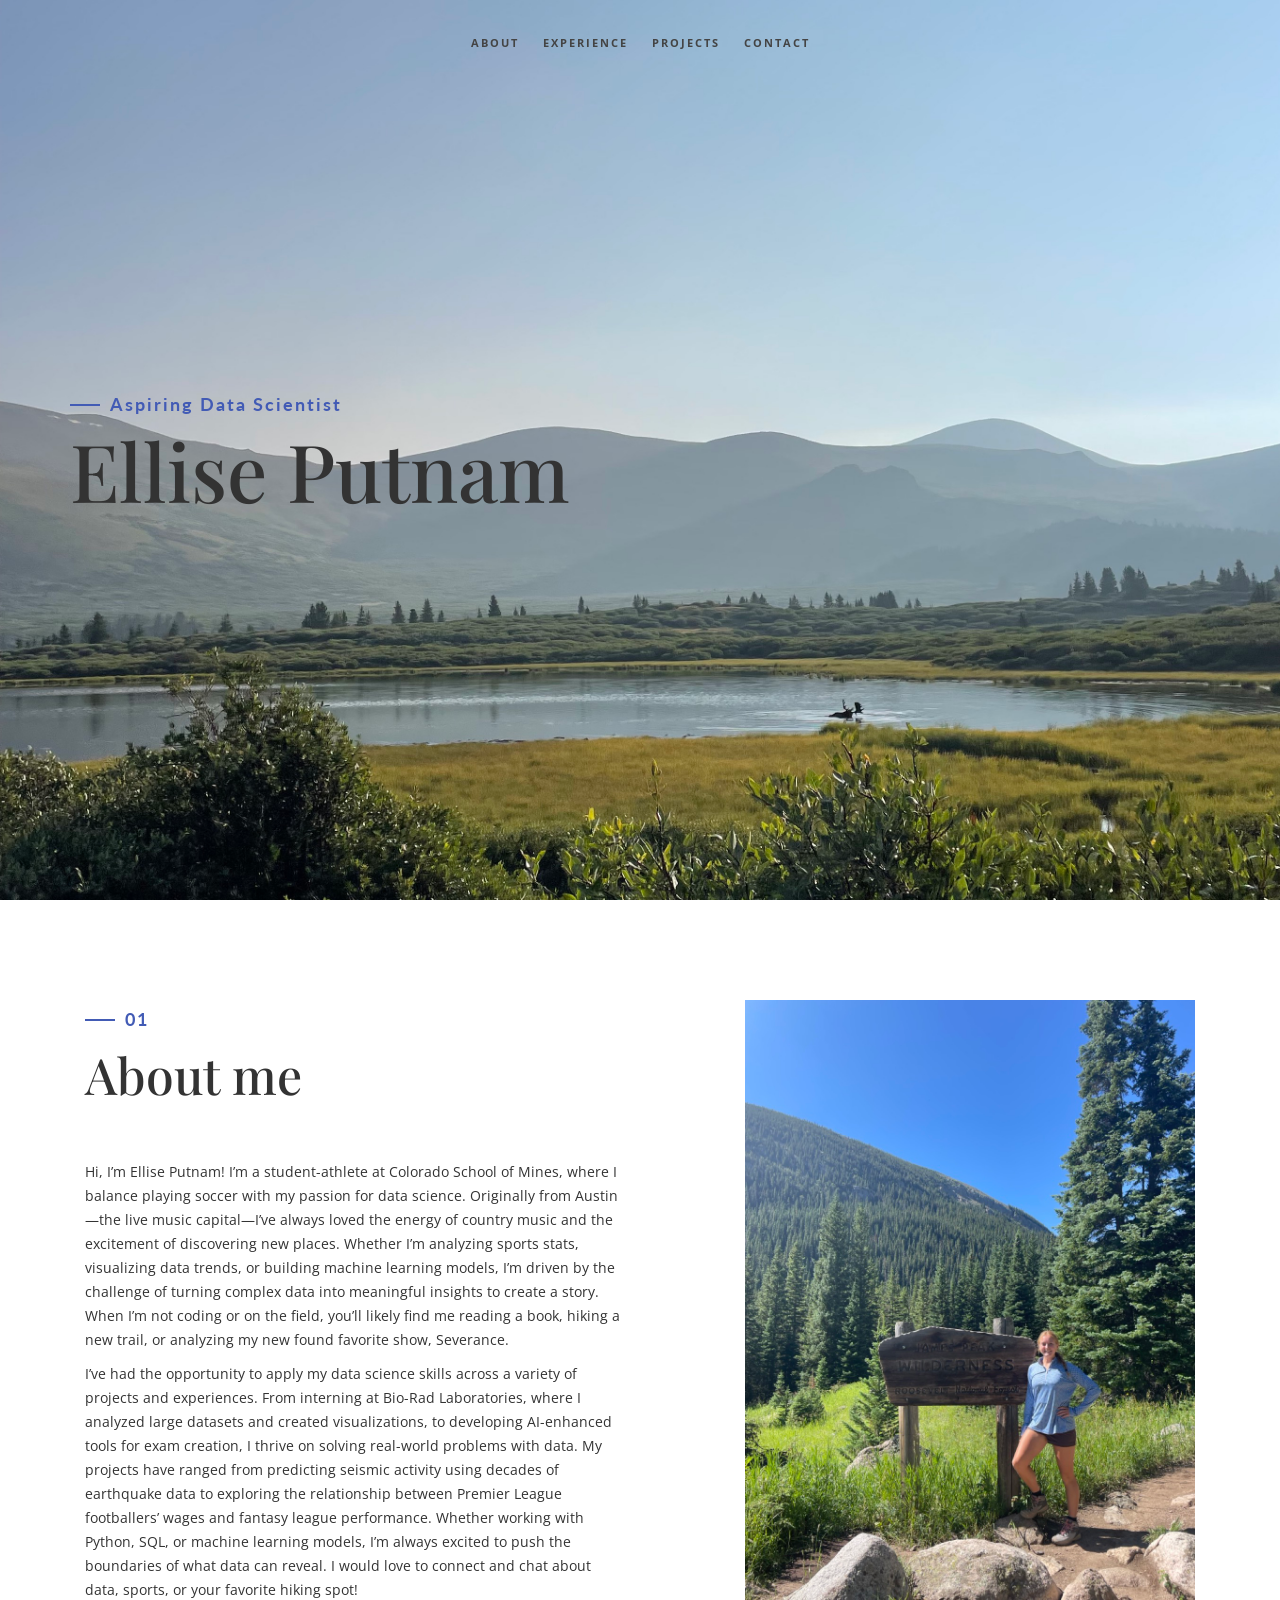
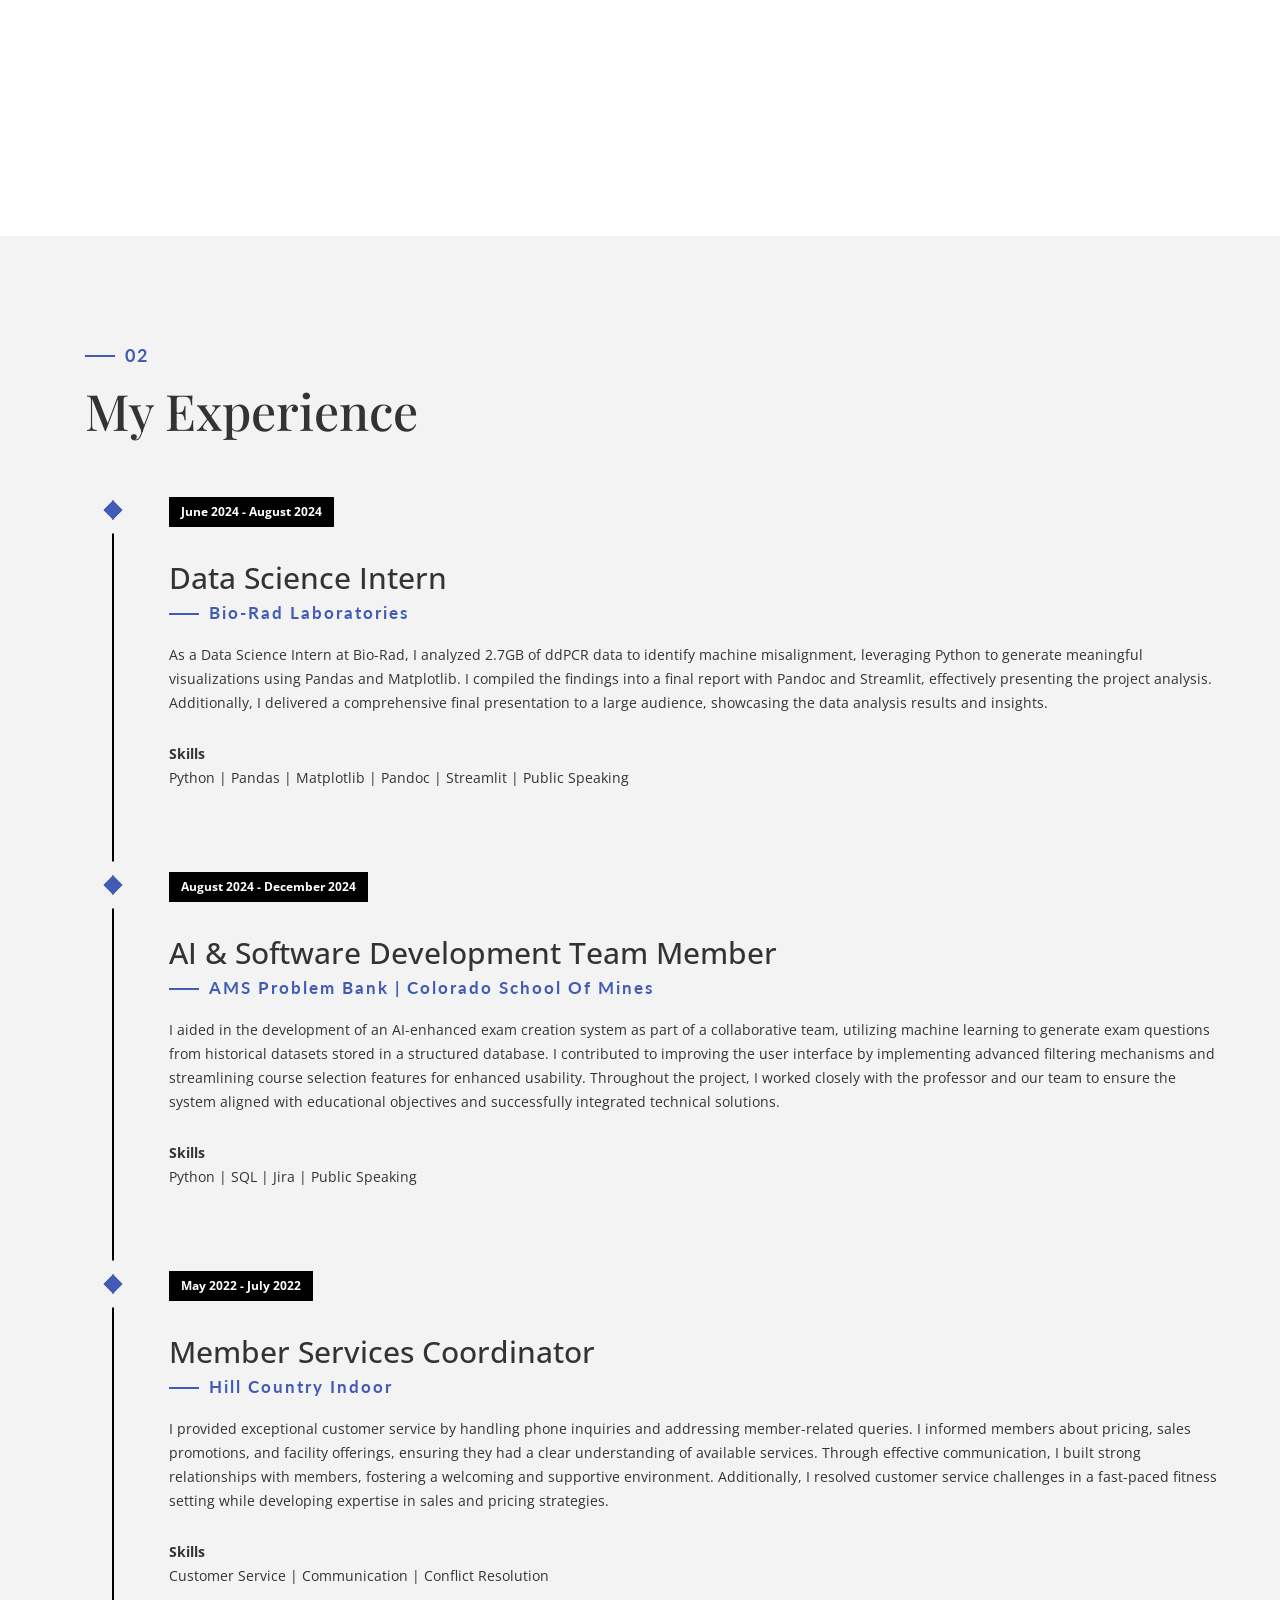
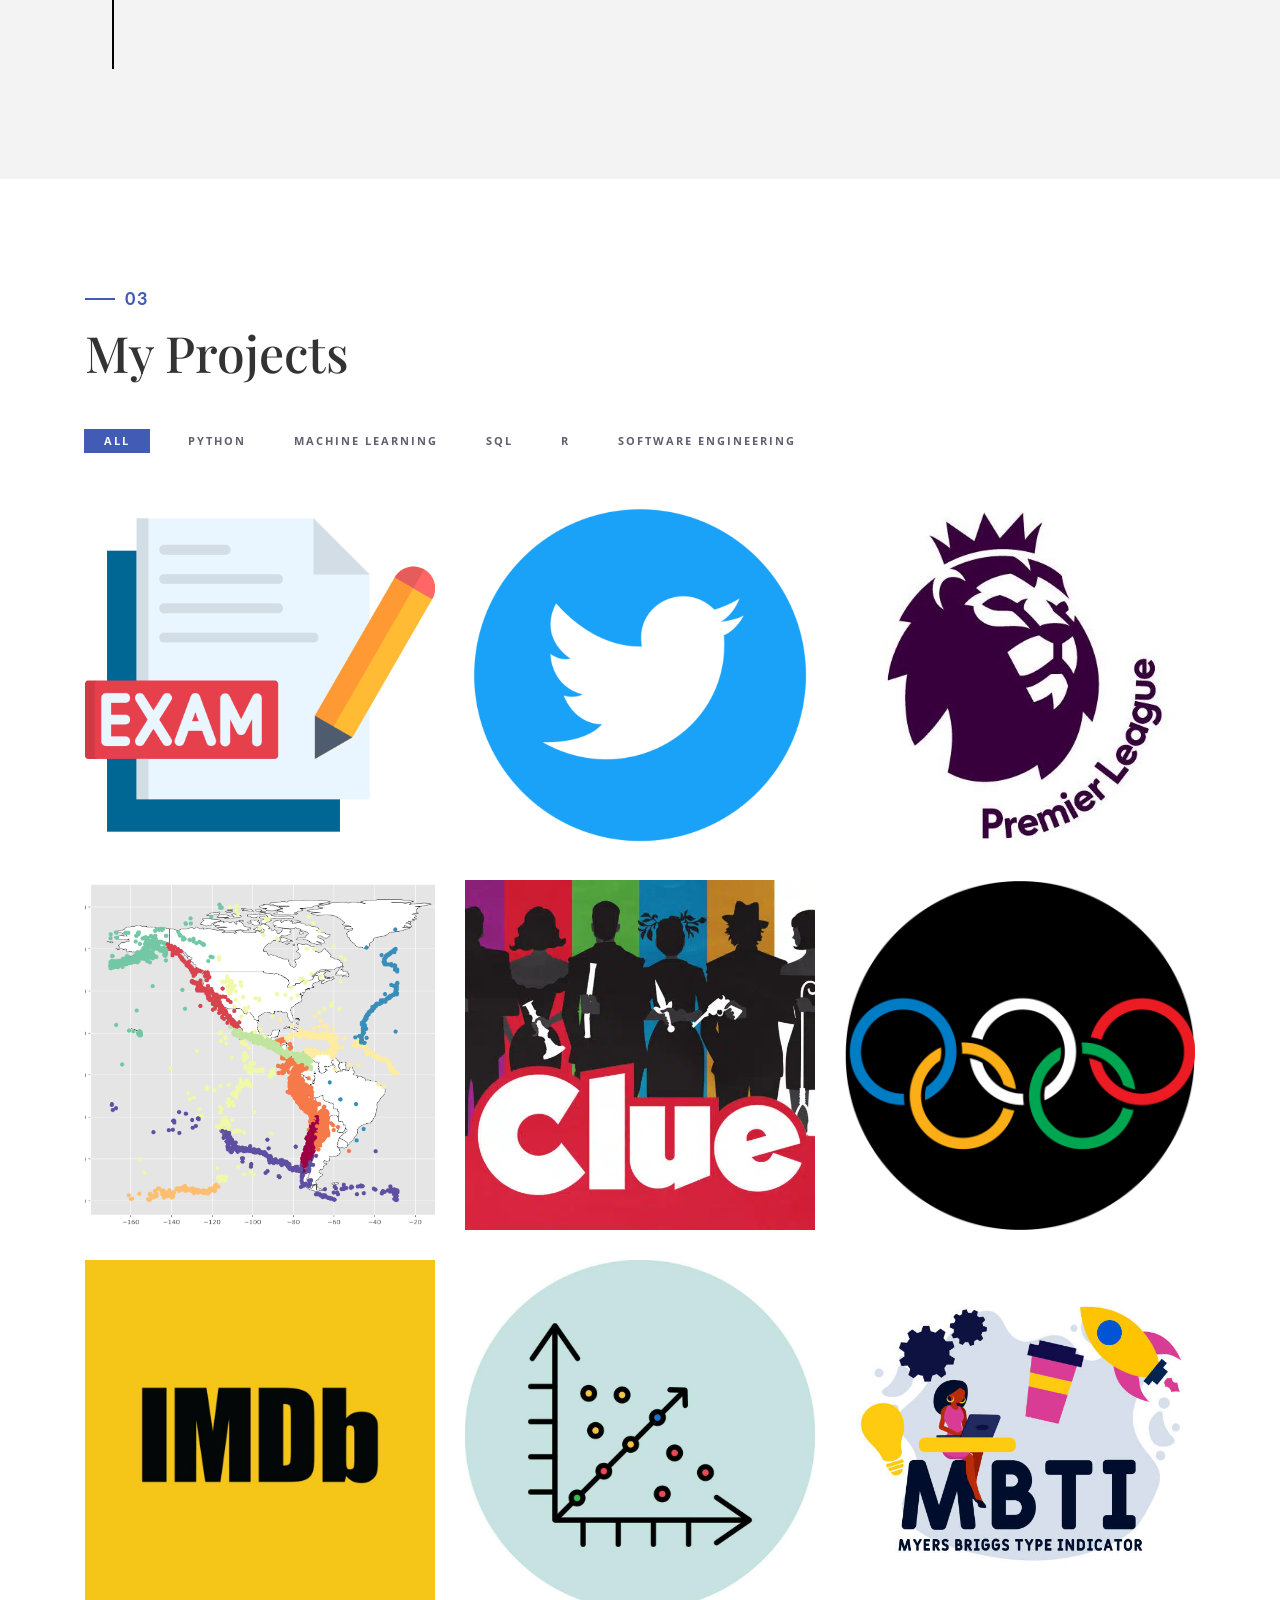
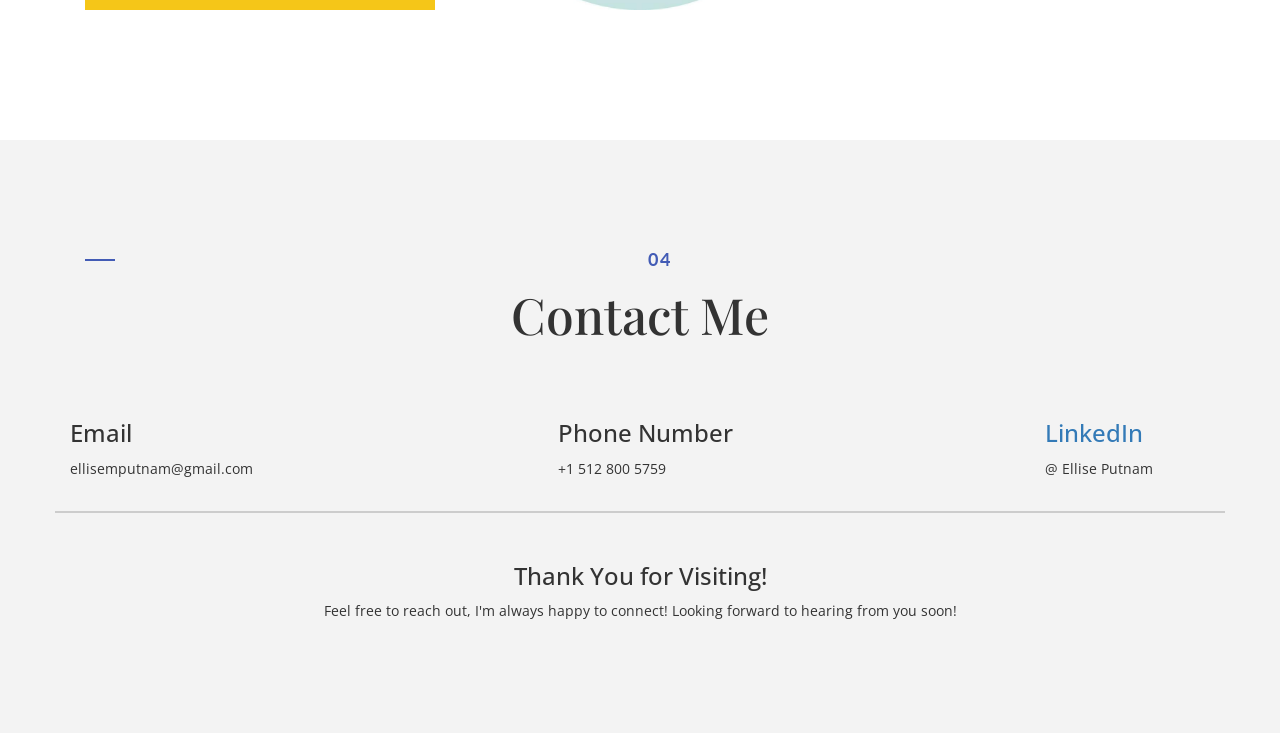
==== commit 27ab2ca0: "added MBTI project" ====
--- a/index.html
+++ b/index.html
@@ -244,7 +244,7 @@
                             <!-- Clue Game -->
                             <div class="col-md-4 col-sm-6 Software-Engineering Java">
                                 <a id="demo05" href="#Clue-Modal" class="portfolio_item">
-                                    <img src="img/portfolio/clue.jpg" alt="image" class="img-responsive" />
+                                    <img src="img/portfolio/clue.jpg.webp" alt="image" class="img-responsive" />
                                     <div class="portfolio_item_hover">
                                         <div class="portfolio-border clearfix">
                                             <div class="item_info">
@@ -304,6 +304,22 @@
                                 </a>
                             </div>
                             <!-- End MLR -->
+
+                            <!-- MBTI -->
+                            <div class="col-md-4 col-sm-6 Python Machine-Learning">
+                                <a id="demo09" href="#MBTI-Modal" class="portfolio_item">
+                                    <img src="img/portfolio/MBTI.jpg" alt="image" class="img-responsive" />
+                                    <div class="portfolio_item_hover">
+                                        <div class="portfolio-border clearfix">
+                                            <div class="item_info">
+                                                <span>NLP with Personality Data</span>
+                                                <em>Python / Machine Learning</em>
+                                            </div>
+                                        </div>
+                                    </div>
+                                </a>
+                            </div>
+                            <!-- End MBTI -->
                             
                             
                         </div>
@@ -506,7 +522,7 @@
                         <p>Appropriately maintain standards compliant total linkage with cutting-edge action items. Enthusiastically create seamless synergy rather than excellent value. Quickly promote premium strategic theme areas vis-a-vis.</p>
                         <p>Appropriately maintain standards compliant total linkage with cutting-edge action items. Enthusiastically create seamless synergy rather than excellent value.</p>
                         <br />
-                        <br /> <img src="img/portfolio/clue.jpg" alt="" class="img-responsive" />
+                        <br /> <img src="img/portfolio/clue.jpg.webp" alt="" class="img-responsive" />
                         <br />
                         <br />
                         <p>Appropriately maintain standards compliant total linkage with cutting-edge action items. Enthusiastically create seamless synergy rather than excellent value. Quickly promote premium strategic theme areas vis-a-vis.</p>
@@ -594,6 +610,35 @@
                         <p>Appropriately maintain standards compliant total linkage with cutting-edge action items. Enthusiastically create seamless synergy rather than excellent value.</p>
                         <br />
                         <br /> <img src="img/portfolio/MLR.jpg" alt="" class="img-responsive" />
+                        <br />
+                        <br />
+                        <p>Appropriately maintain standards compliant total linkage with cutting-edge action items. Enthusiastically create seamless synergy rather than excellent value. Quickly promote premium strategic theme areas vis-a-vis.</p>
+                        <p>Appropriately maintain standards compliant total linkage with cutting-edge action items. Enthusiastically create seamless synergy rather than excellent value.</p>
+                        <br />
+                        <br /> </div>
+                </div>
+            </div>
+        </div>
+    </div>
+
+    <!--DEMO09-->
+    <div id="MBTI-Modal" class="animated-modal">
+        <!--THIS IS IMPORTANT! to close the modal, the class name has to match the name given on the ID -->
+        <div class="close-animatedModal close-popup-modal"> <i class="ion-close-round"></i> </div>
+        <div class="btn-close-modal">&times;</div>
+        <div class="clearfix"></div>
+        <div class="modal-content">
+            <div class="container">
+                <div class="portfolio-padding">
+                    <div class="col-md-8 col-md-offset-2">
+                        <h2>NLP with Personality Data</h2>
+                        <h4>Personal Project</h4>
+                        <h5>Spring 2025</h5>
+                        <div class="h-50"></div>
+                        <p>Appropriately maintain standards compliant total linkage with cutting-edge action items. Enthusiastically create seamless synergy rather than excellent value. Quickly promote premium strategic theme areas vis-a-vis.</p>
+                        <p>Appropriately maintain standards compliant total linkage with cutting-edge action items. Enthusiastically create seamless synergy rather than excellent value.</p>
+                        <br />
+                        <br /> <img src="img/portfolio/MBTI.jpg" alt="" class="img-responsive" />
                         <br />
                         <br />
                         <p>Appropriately maintain standards compliant total linkage with cutting-edge action items. Enthusiastically create seamless synergy rather than excellent value. Quickly promote premium strategic theme areas vis-a-vis.</p>
--- a/css/style.css
+++ b/css/style.css
@@ -493,6 +493,8 @@
     overflow: hidden;
     display: block;
     margin-bottom: 30px;
+    height: 350px; /* Set a fixed height for each portfolio item */
+    width: 350px;
 }
 
 .portfolio_item .portfolio_item_hover {
@@ -580,6 +582,9 @@
 }
 
 .portfolio_item img {
+    width: 100%;  /* Ensure the image takes up the full width of the container */
+    height: 100%; /* Ensure the image takes up the full height of the container */
+    object-fit: cover; /* Makes sure the image covers the entire container without distorting */
     -webkit-filter: none;
     filter: none;
 }
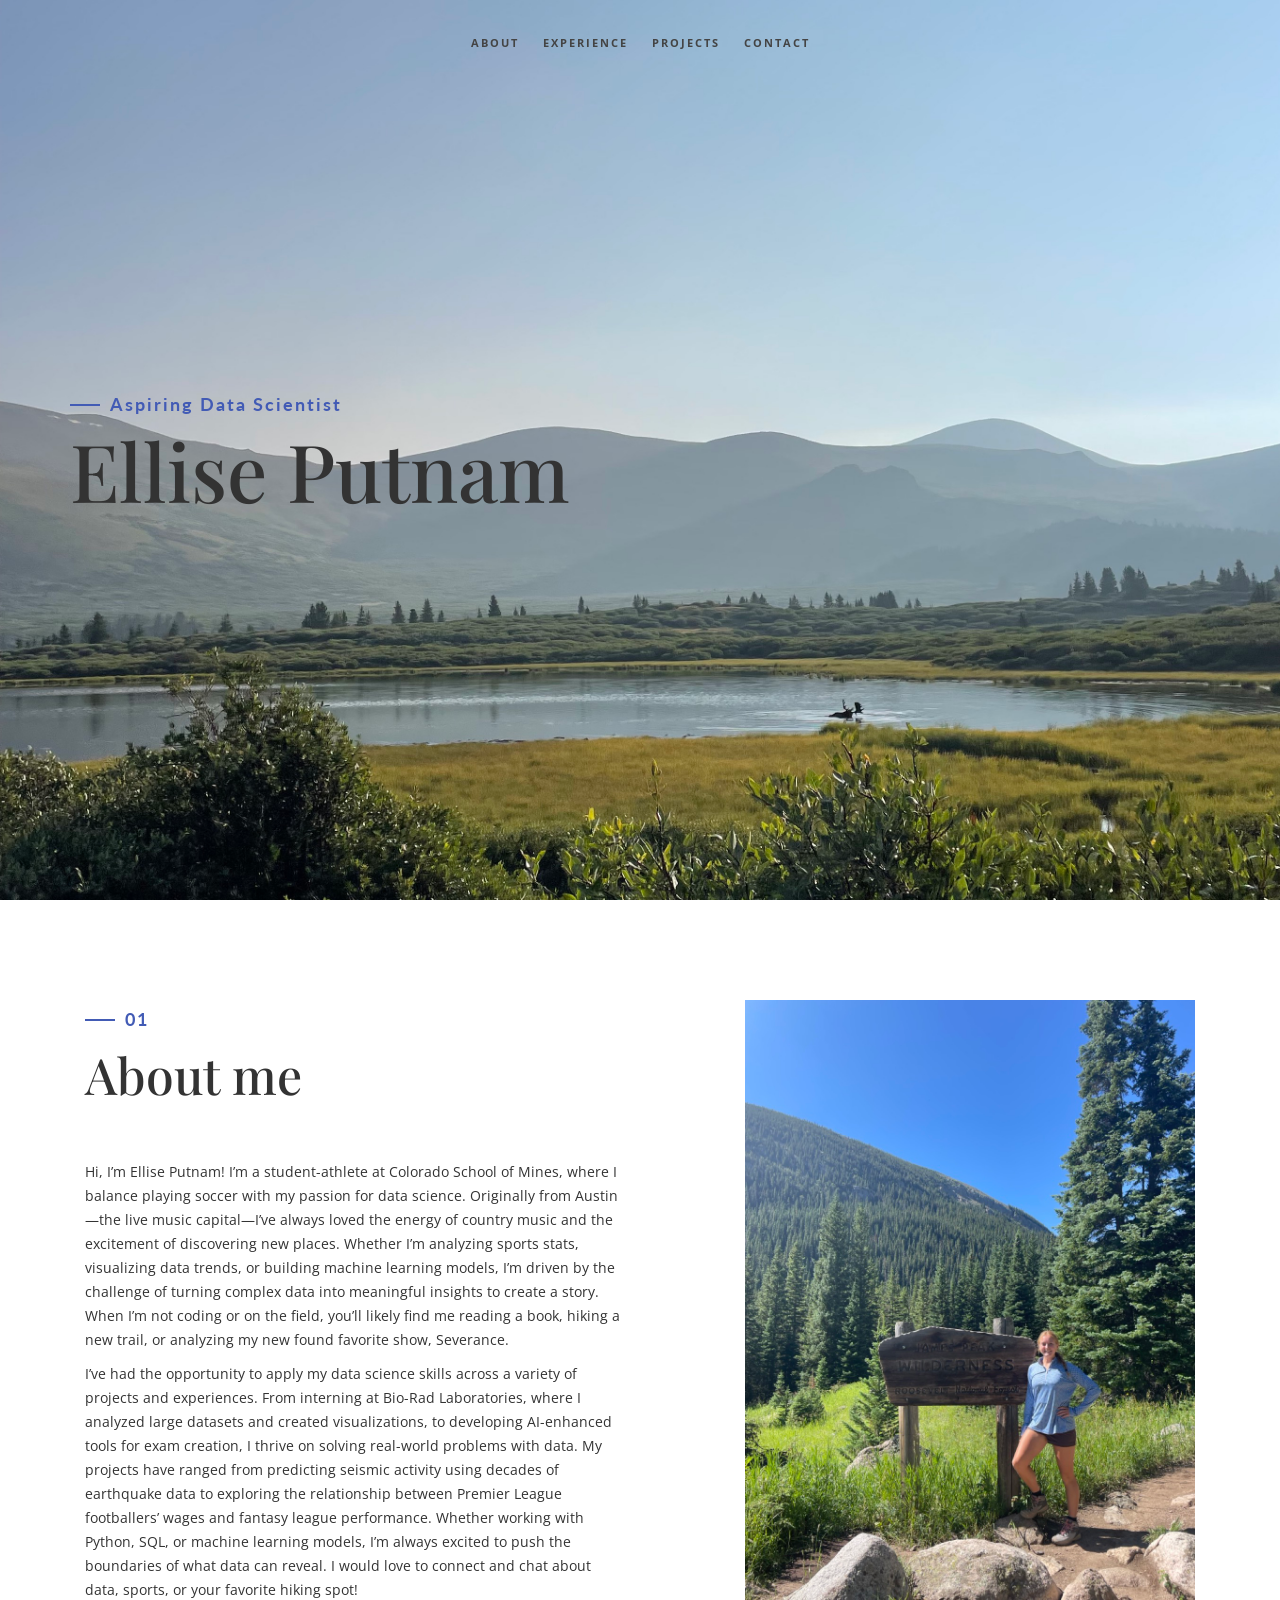
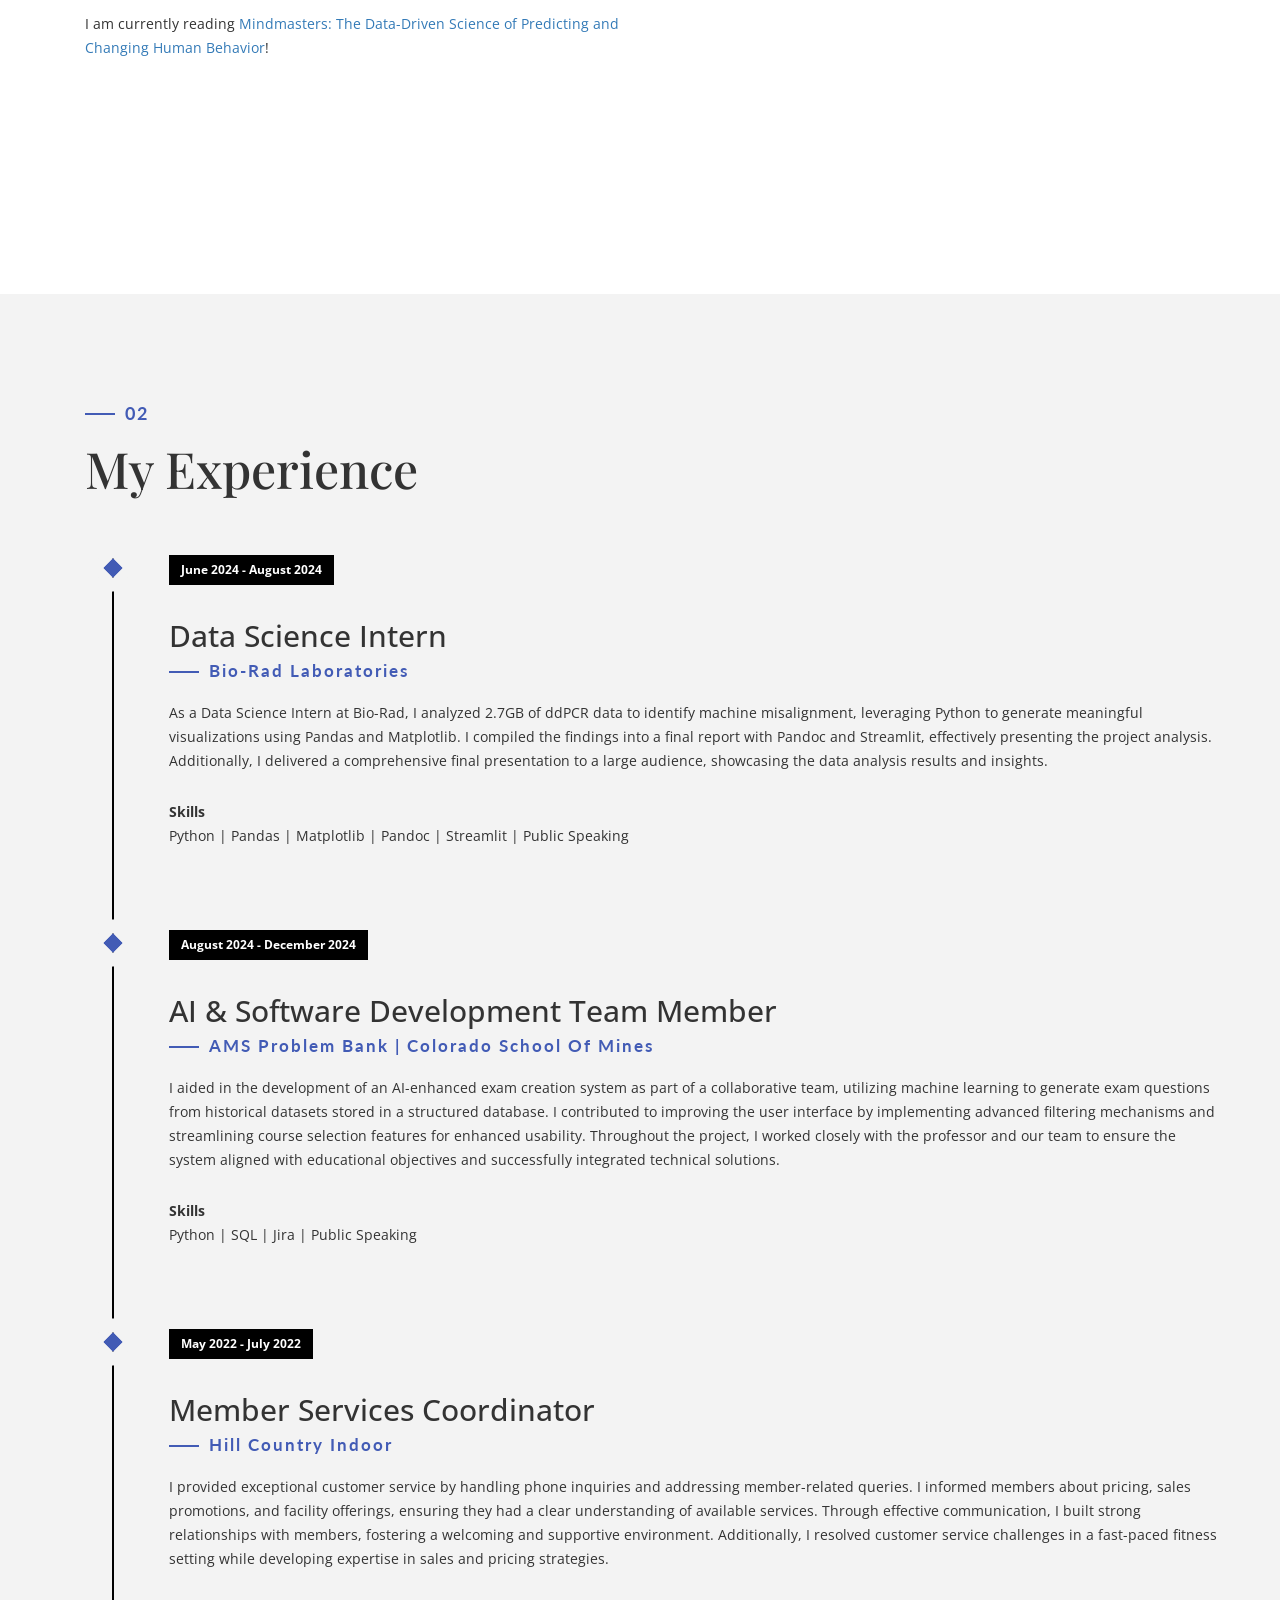
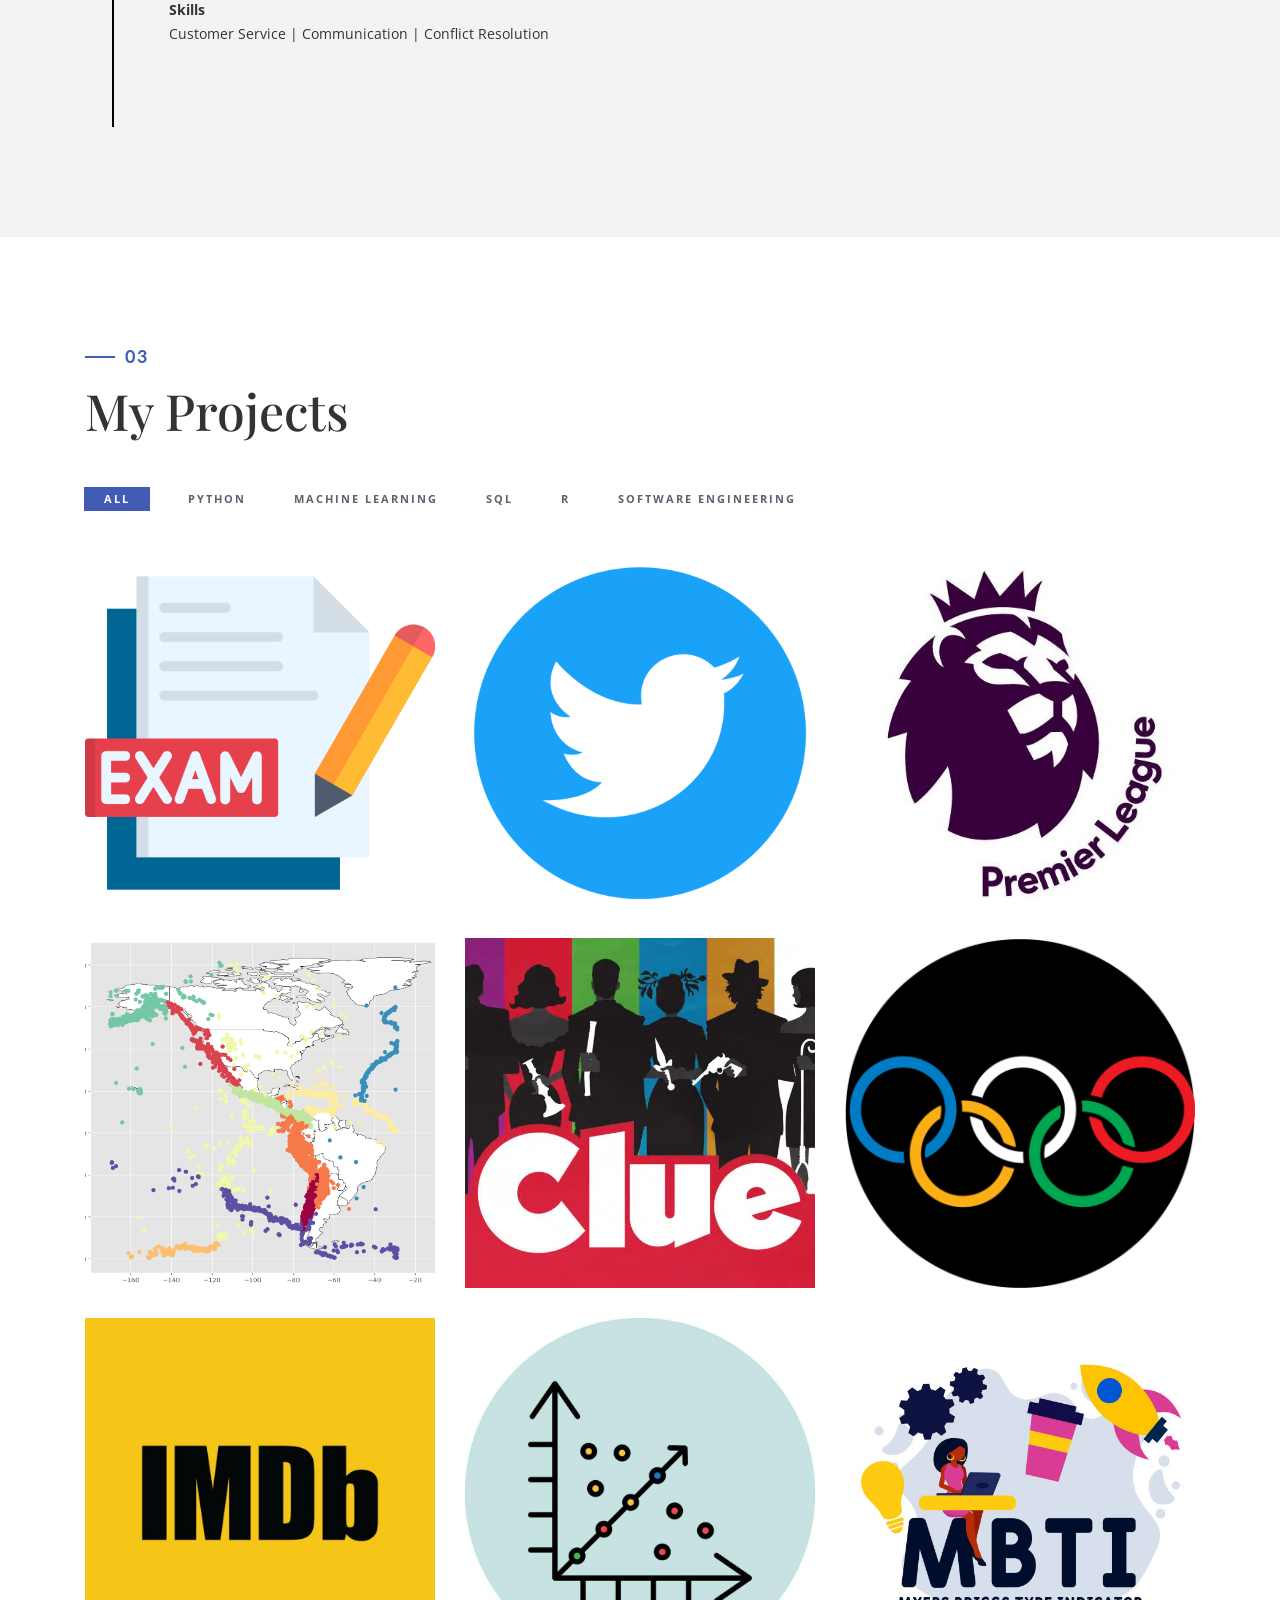
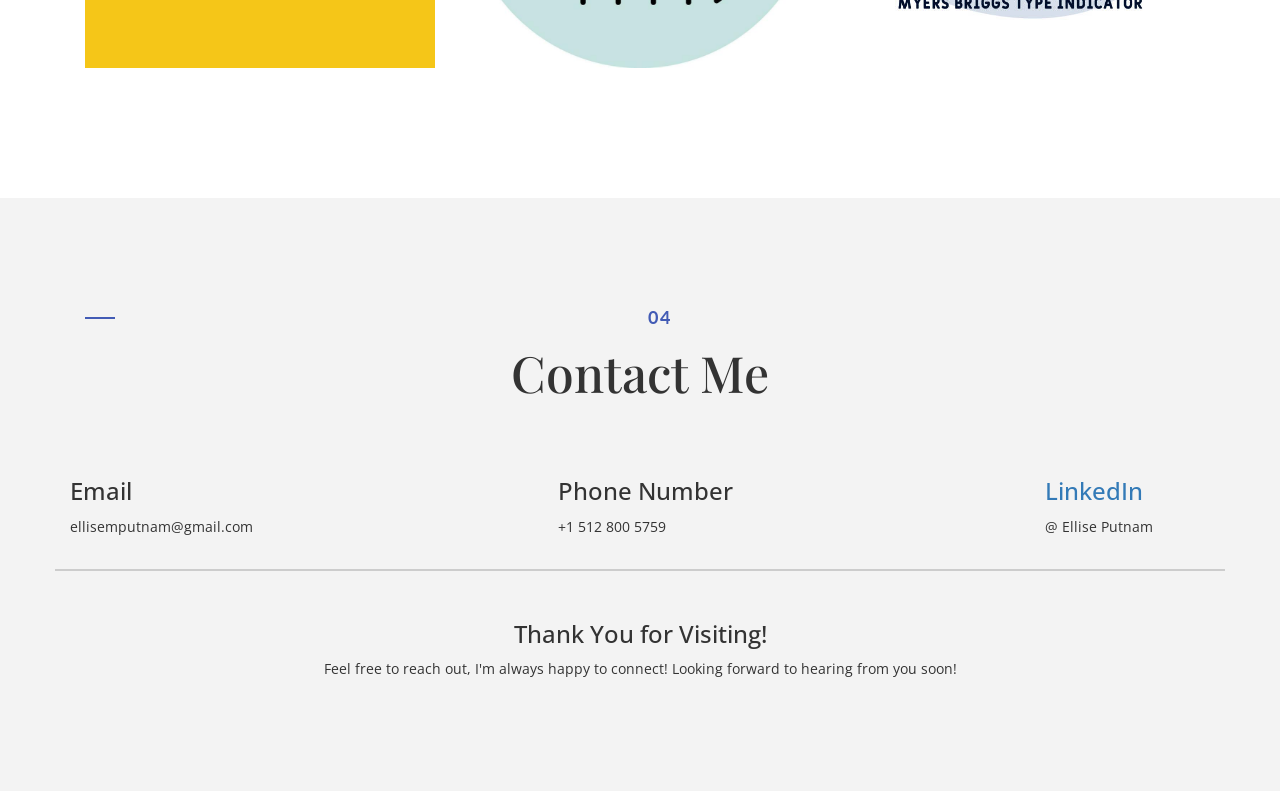
==== commit 6b15d1e4: "added details to movie project and earthquakes" ====
--- a/index.html
+++ b/index.html
@@ -88,7 +88,9 @@
                 </p>
                 <p>I’ve had the opportunity to apply my data science skills across a variety of projects and experiences. From interning at Bio-Rad Laboratories, where I analyzed large datasets and created visualizations, to developing AI-enhanced tools for exam creation, I thrive on solving real-world problems with data. My projects have ranged from predicting seismic activity using decades of earthquake data to exploring the relationship between Premier League footballers’ wages and fantasy league performance. Whether working with Python, SQL, or machine learning models, I’m always excited to push the boundaries of what data can reveal.
                     I would love to connect and chat about data, sports, or your favorite hiking spot!</p>
-                <div class="h-50"></div> <img src="img/Signature.svg" width="300" alt="" />
+                
+                <p>I am currently reading <a href="https://www.amazon.com/Mindmasters-Data-Driven-Predicting-Changing-Behavior/dp/1647826314" target="_blank" rel="noopener noreferrer">Mindmasters: The Data-Driven Science of Predicting and Changing Human Behavior</a>!</p>
+                <div class="h-50"></div> <img src="img/Signature.svg" width="300" alt=""/>
                 <div class="h-50"></div>
             </div>
             <div class="col-md-6 about-img-div">
@@ -400,15 +402,19 @@
                 <div class="portfolio-padding">
                     <div class="col-md-8 col-md-offset-2">
                         <h2>AMS Problem Bank</h2>
-                        <h4>Advanced Software Engineering</h4>
-                        <h5>Fall 2024</h5>
-                        <div class="h-50"></div>
+                        <h4>Advanced Software Engineering | Fall 2024</h4>
+                        <div class="h-40"></div>
+                        <h3>Project Description</h3>
                         <p>During my Advanced Software Engineering course, my team and I developed an AI-enhanced exam creation system for the AMS Problem Bank. We utilized machine learning to generate questions from historical datasets stored in a structured database, making exam creation more efficient and data-driven. I contributed to improving the user interface by implementing advanced filtering mechanisms and streamlining course selection features for a more seamless experience. Throughout the project, we worked closely with academic stakeholders to ensure our technical solutions aligned with educational objectives, ultimately enhancing the usability and impact of the system.
                         </p>
-                        <br />
-                        <br /> <img src="img/portfolio/exam.png" alt="" class="img-responsive" />
-                        <br />
-                        <br />
+                        <img src="img/portfolio/exam.png" alt="" class="img-responsive wrap-image" style="width: 300px; height: auto;"/>
+                        <h3>Skills</h3>
+                        <ul>
+                            <li>Item 1</li>
+                            <li>Item 2</li>
+                            <li>Item 3</li>
+                          </ul>
+                        <h3>Project Report</h3>
                         <p>Appropriately maintain standards compliant total linkage with cutting-edge action items. Enthusiastically create seamless synergy rather than excellent value. Quickly promote premium strategic theme areas vis-a-vis.</p>
                         <p>Appropriately maintain standards compliant total linkage with cutting-edge action items. Enthusiastically create seamless synergy rather than excellent value.</p>
                         <br />
@@ -487,23 +493,61 @@
                 <div class="portfolio-padding">
                     <div class="col-md-8 col-md-offset-2">
                         <h2>Earthquake Prediction</h2>
-                        <h4>Introduction to Data Science</h4>
-                        <h5>Spring 2023</h5>
-                        <div class="h-50"></div>
-                        <p>Appropriately maintain standards compliant total linkage with cutting-edge action items. Enthusiastically create seamless synergy rather than excellent value. Quickly promote premium strategic theme areas vis-a-vis.</p>
-                        <p>Appropriately maintain standards compliant total linkage with cutting-edge action items. Enthusiastically create seamless synergy rather than excellent value.</p>
-                        <br />
-                        <br /> <img src="img/portfolio/MAP.jpg" alt="" class="img-responsive" />
-                        <br />
-                        <br />
-                        <p>Appropriately maintain standards compliant total linkage with cutting-edge action items. Enthusiastically create seamless synergy rather than excellent value. Quickly promote premium strategic theme areas vis-a-vis.</p>
-                        <p>Appropriately maintain standards compliant total linkage with cutting-edge action items. Enthusiastically create seamless synergy rather than excellent value.</p>
-                        <br />
-                        <br /> </div>
-                </div>
-            </div>
-        </div>
-    </div>
+                        <h4>Introduction to Data Science | Spring 2023</h4>
+                        <div class="h-40"></div>
+                        <h3>Project Description</h3>
+                        <p>For this project, I analyzed earthquake data from the past 50 years to uncover patterns in seismic activity and predict fault line locations. Using earthquake records from the 
+                            <a href="https://www.usgs.gov/" target="_blank" rel="noopener noreferrer">USGS Earthquake Catalog</a> and tectonic plate data from 
+                            <a href="https://www.kaggle.com/" target="_blank" rel="noopener noreferrer">Kaggle</a>, I explored how fault lines influence the distribution of seismic activity across the Americas. The project involved cleaning, transforming, and modeling the data using machine learning techniques to identify earthquake-prone regions and predict fault line locations.
+                        </p>
+                        <img src="img/portfolio/MAP.png" alt="" class="img-responsive wrap-image" style="width: 300px; height: auto;" />
+    
+                        <h3>Key Concepts</h3>
+                        <strong>Earthquake Clusters and Fault Lines:</strong>
+                        <ul>
+                            <li>The model identified 12 distinct clusters of seismic activity, mainly along the western coasts of North, Central, and South America. These areas correspond closely with known tectonic plate boundaries, including the Pacific Ring of Fire, which is famous for frequent seismic activity.</li>
+                            <li>Clusters of seismic activity often showed stronger earthquake magnitudes in the coastal regions, reflecting high seismic potential along major fault lines.</li>
+                        </ul>
+    
+                        <strong>Prediction of Fault Line Locations:</strong>
+                        <ul>
+                            <li>Using Gaussian Mixture Models (GMM), I successfully predicted fault lines that closely align with known geological structures, such as the San Andreas Fault and the Cascadia Subduction Zone.</li>
+                            <li>By modeling earthquake data with GMM, I was able to classify earthquake-prone regions, helping us understand where future seismic activity is likely to occur.</li>
+                        </ul>
+                        
+                        <img src="img/portfolio/heatmap.png" alt="" class="img-responsive wrap-image" style="width: 350px; height: auto;" />
+
+                        <strong>Seismic Hotspots:</strong>
+                        <ul>
+                            <li>The western coasts of the Americas emerged as the most seismically active regions, with higher earthquake magnitudes and frequencies along these fault lines. The data highlighted regions in California, Alaska, and Chile as major seismic hotspots.</li>
+                            <li>Understanding these hotspots provides crucial information for preparedness, helping governments and organizations plan for potential disasters.</li>
+                        </ul>
+    
+                        <strong>Challenges with Continuous Fault Lines:</strong>
+                        <ul>
+                            <li>Defining an accuracy metric for continuous fault lines proved difficult, as traditional evaluation methods such as accuracy or F1 scores don’t apply directly to continuous geographic data.</li>
+                            <li>Instead, the accuracy of the model was evaluated by comparing the predicted fault line locations to known fault lines using geospatial distance metrics, such as the Root Mean Squared Error (RMSE).</li>
+                        </ul>
+    
+                        <h3>Skills</h3>
+                        <ul>
+                            <li><strong>Data Preprocessing & Transformation:</strong> Cleaned and transformed seismic data, handling missing values, filtering relevant features, and removing unnecessary data.</li>
+                            <li><strong>Unsupervised Learning:</strong> Applied Gaussian Mixture Models (GMM) to identify clusters of seismic activity and predict fault lines.</li>
+                            <li><strong>Geospatial Data Visualization:</strong> Used GeoPandas and Matplotlib to visualize earthquake data, including heatmaps and geospatial distributions.</li>
+                            <li><strong>Machine Learning Workflow:</strong> Implemented an end-to-end workflow from data collection to model evaluation, experimenting with different GMM variants to improve accuracy.</li>
+                        </ul>
+                        <h3>Download Report</h3>
+                        <a href="/Users/elliseputnam/Desktop/my-website/reports/Data_Science_Project (1).pdf" target="_blank" rel="noopener noreferrer">
+                            <button>Download PDF</button>
+                        </a>
+                        <br>
+                        <br>
+                    </div>
+                </div>
+            </div>
+        </div>
+    </div>
+    
 
     <!--DEMO05-->
     <div id="Clue-Modal" class="animated-modal">
@@ -545,19 +589,56 @@
                 <div class="portfolio-padding">
                     <div class="col-md-8 col-md-offset-2">
                         <h2>120 Years of Olympic Data</h2>
-                        <h4>Database Management</h4>
-                        <h5>Fall 2023</h5>
-                        <div class="h-50"></div>
-                        <p>Appropriately maintain standards compliant total linkage with cutting-edge action items. Enthusiastically create seamless synergy rather than excellent value. Quickly promote premium strategic theme areas vis-a-vis.</p>
-                        <p>Appropriately maintain standards compliant total linkage with cutting-edge action items. Enthusiastically create seamless synergy rather than excellent value.</p>
-                        <br />
-                        <br /> <img src="img/portfolio/olympics.png" alt="" class="img-responsive" />
-                        <br />
-                        <br />
-                        <p>Appropriately maintain standards compliant total linkage with cutting-edge action items. Enthusiastically create seamless synergy rather than excellent value. Quickly promote premium strategic theme areas vis-a-vis.</p>
-                        <p>Appropriately maintain standards compliant total linkage with cutting-edge action items. Enthusiastically create seamless synergy rather than excellent value.</p>
-                        <br />
-                        <br /> </div>
+                        <h4>Database Management | Fall 2023</h4>
+                        <div class="h-40"></div>
+                        <h3>Project Description</h3>
+                        <p>For this project, I explored the 
+                            <a href="https://www.kaggle.com/datasets/heesoo37/120-years-of-olympic-history-athletes-and-results" target="_blank" rel="noopener noreferrer">
+                                "120 Years of Olympic History: Athletes and Results"
+                            </a> dataset from Kaggle, which contains detailed records of Olympic athletes from 1896 to 2018. Given my background as an athlete and love for the Olympics, I was excited to analyze this historical data and uncover trends in athlete performance, demographics, and medal achievements. The project involved cleaning, transforming, and querying the dataset using SQL to extract meaningful insights.
+                        </p>
+                                                </p>
+                         <img src="img/portfolio/olympics.png" alt="" class="img-responsive wrap-image" style="width: 300px; height: auto;"/>
+                        <h3>Key Concepts</h3>
+                        <strong>Top Gold Medal-Winning Countries:</strong>
+                        <ul>
+                            <li>The United States has won the most gold medals (2,638), followed by the Soviet Union, Germany, Great Britain, and Italy</li>
+                        </ul>
+
+                        <strong>Top Gold Medal-Winning Countries:</strong>
+                        <ul>
+                            <li>The United States has won the most gold medals (2,638), followed by the Soviet Union, Germany, Great Britain, and Italy</li>
+                        </ul>
+
+                        <strong>Average Age of Gold Medalists by Sport:</strong>
+                        <ul>
+                            <li>The oldest average gold medalists were in Art Competitions (38 years) and Equestrianism (34.9 years), whereas sports like Beach Volleyball and Sailing had younger champions.</li>
+                        </ul>
+                            
+                        <strong>Athletes Over 30 Winning Gold Medals:</strong>
+                        <ul>
+                            <li>Many athletes over 30 have achieved Olympic gold, showing that peak performance is not limited to younger competitors.</li>
+                        </ul>
+            
+                        <strong>Tallest Olympic Athletes:</strong>
+                        <ul>
+                            <li>The tallest athletes in the dataset were basketball players, with Yao Ming leading at 226 cm (7'5").</li>
+                        </ul>
+
+                        <h3>Skills</h3>
+                        <ul>
+                            <li><strong>Data Cleaning & Transformation:</strong> Used SQL to handle missing values, convert data types, and remove redundant columns.</li>
+                            <li><strong>SQL Querying & Aggregation:</strong> Leveraged aggregate functions, Common Table Expressions (CTEs), and filtering techniques to analyze athlete trends.</li>
+                            <li><strong>Data Insights & Visualization Preparation:</strong> Structured data into meaningful views to enable easier analysis and visualization.</li>
+                            <li><strong>Database Management:</strong> Worked with large datasets efficiently, ensuring optimized queries for performance.</li>
+                          </ul>
+                        <h3>Download Report</h3>
+                        <a href="/Users/elliseputnam/Desktop/my-website/reports/README.txt" target="_blank" rel="noopener noreferrer">
+                            <button>Download .txt</button>
+                        </a>
+                        <br />
+                        <br>
+                    </div>
                 </div>
             </div>
         </div>
@@ -576,21 +657,72 @@
                         <h2>Movie Review Sentiment Classifier</h2>
                         <h4>Advanced Machine Learning</h4>
                         <h5>Fall 2024</h5>
-                        <div class="h-50"></div>
-                        <p>Appropriately maintain standards compliant total linkage with cutting-edge action items. Enthusiastically create seamless synergy rather than excellent value. Quickly promote premium strategic theme areas vis-a-vis.</p>
-                        <p>Appropriately maintain standards compliant total linkage with cutting-edge action items. Enthusiastically create seamless synergy rather than excellent value.</p>
-                        <br />
-                        <br /> <img src="img/portfolio/imdb.jpg" alt="" class="img-responsive" />
-                        <br />
-                        <br />
-                        <p>Appropriately maintain standards compliant total linkage with cutting-edge action items. Enthusiastically create seamless synergy rather than excellent value. Quickly promote premium strategic theme areas vis-a-vis.</p>
-                        <p>Appropriately maintain standards compliant total linkage with cutting-edge action items. Enthusiastically create seamless synergy rather than excellent value.</p>
-                        <br />
-                        <br /> </div>
-                </div>
-            </div>
-        </div>
-    </div>
+                        <div class="h-40"></div>
+                        
+                        <h3>Project Description</h3>
+                        <p>This project involves developing a sentiment classifier for movie reviews using machine learning. The classifier determines whether a review is positive or negative by leveraging a Naive Bayes model with a bag-of-words feature extraction technique. The model is integrated into a graphical user interface (GUI) for real-time predictions, allowing users to input a movie review and receive an instant sentiment classification along with a confidence score.</p>
+                        <img src="img/portfolio/demo.png" alt="IMDB Sentiment Classifier" class="img-responsive wrap-image" style="width: 350px; height: auto;" />
+                        
+                        <h3>Key Concepts</h3>
+                        
+                        <strong>Sentiment Classification:</strong>
+                        <ul>
+                            <li>The model classifies movie reviews as either positive or negative using a Naive Bayes classifier trained on 50,000 labeled IMDB reviews.</li>
+                            <li>The sentiment classification helps users quickly gauge the overall opinion expressed in a review without manually reading it.</li>
+                        </ul>
+                        
+                        <strong>Bag-of-Words Model:</strong>
+                        <ul>
+                            <li>Text is converted into numerical features by tokenizing words and counting their frequency in the dataset.</li>
+                            <li>Only the 10,000 most frequent words are retained, reducing dimensionality while maintaining relevant information.</li>
+                        </ul>
+                        
+                        <strong>Naive Bayes Classifier:</strong>
+                        <ul>
+                            <li>Multinomial Naive Bayes is used due to its efficiency and effectiveness in text classification tasks.</li>
+                            <li>The model was trained using an 80/20 train-test split and achieved an accuracy of 82.25%.</li>
+                        </ul>
+                        
+                        <img src="img/portfolio/confusionMatrix.png" alt="IMDB Sentiment Classifier" class="img-responsive wrap-image" style="width: 400px; height: auto;" />
+
+                        <strong>Performance Metrics:</strong>
+                        <ul>
+                            <li>Model evaluation included accuracy (82.25%), precision (83.15%), recall (79.27%), and F1-score (81.17%).</li>
+                            <li>A confusion matrix was generated to analyze misclassification trends, highlighting slightly higher false negatives.</li>
+                        </ul>
+                        
+                        <strong>GUI for Real-Time Predictions:</strong>
+                        <ul>
+                            <li>A Tkinter-based GUI allows users to input a movie review and receive a classification result.</li>
+                            <li>The GUI also displays the model’s confidence score, providing insights into the reliability of the prediction.</li>
+                        </ul>
+                        
+                        <strong>Limitations and Future Improvements:</strong>
+                        <ul>
+                            <li>The model does not capture contextual relationships between words due to the bag-of-words approach.</li>
+                            <li>Future enhancements could involve using deep learning models like transformers for improved semantic understanding.</li>
+                        </ul>
+                        
+                        <h3>Skills</h3>
+                        <ul>
+                            <li><strong>Text Preprocessing:</strong> Tokenization, stopword removal, and frequency-based feature selection.</li>
+                            <li><strong>Machine Learning:</strong> Implemented a Naive Bayes classifier for sentiment analysis.</li>
+                            <li><strong>Data Visualization:</strong> Used confusion matrices and performance metrics for model evaluation.</li>
+                            <li><strong>GUI Development:</strong> Built an interactive interface using Tkinter for real-time sentiment analysis.</li>
+                        </ul>
+                        
+                        <h3>Download Report</h3>
+                        <a href="/Users/elliseputnam/Desktop/my-website/reports/ML_Final_Report.pdf" target="_blank" rel="noopener noreferrer">
+                            <button>Download PDF</button>
+                        </a>
+                        <br>
+                        <br>
+                    </div>
+                </div>
+            </div>
+        </div>
+    </div>
+    
 
     <!--DEMO08-->
     <div id="MLR-Modal" class="animated-modal">
--- a/css/style.css
+++ b/css/style.css
@@ -589,6 +589,13 @@
     filter: none;
 }
 
+.wrap-image {
+    float: right;  /* Moves the image to the right */
+    margin: 0 0 10px 20px;  /* Adds spacing around the image */
+    width: 300px;
+    height: auto;
+}
+
 .portfolio-padding {
     padding: 50px 0;
 }
